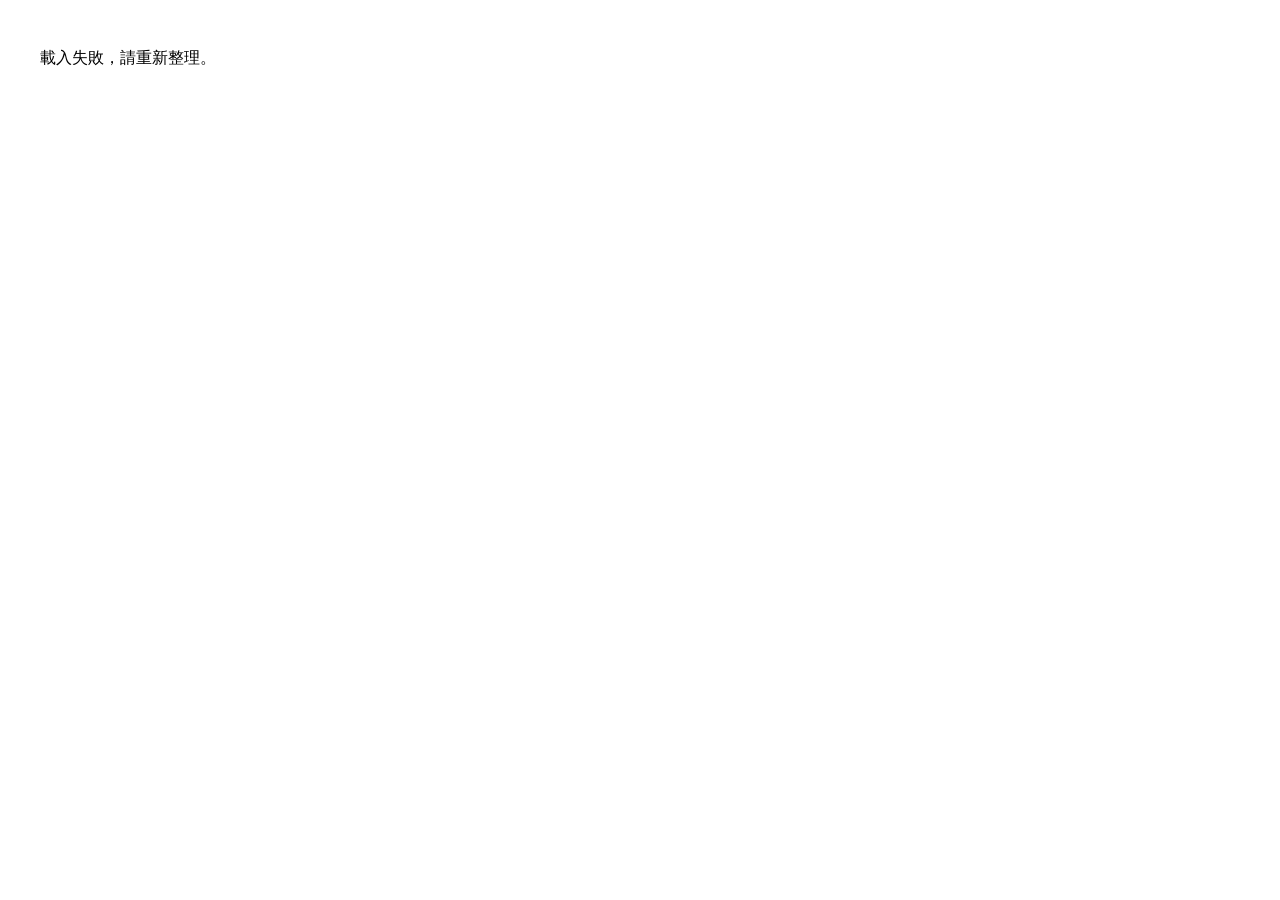
==== itinerary.html @ 4c81cc1e "Add itinerary loader" ====
<!doctype html><html lang="zh-Hant"><head><meta charset="utf-8"><meta name="viewport" content="width=device-width,initial-scale=1"><title>海南島家庭旅行冊</title></head><body><p style="font-family:system-ui;padding:2rem">載入旅行冊中…</p><script>
(async()=>{
  const files = ['itinerary.part1.txt', 'itinerary.part2.txt', 'itinerary.part3.txt', 'itinerary.part4.txt'];
  const parts = await Promise.all(files.map(f=>fetch(f).then(r=>{if(!r.ok) throw new Error(f); return r.text()})));
  document.open(); document.write(parts.join('')); document.close();
})().catch(()=>{document.body.innerHTML='<p style="font-family:system-ui;padding:2rem">載入失敗，請重新整理。</p>'});
</script></body></html>
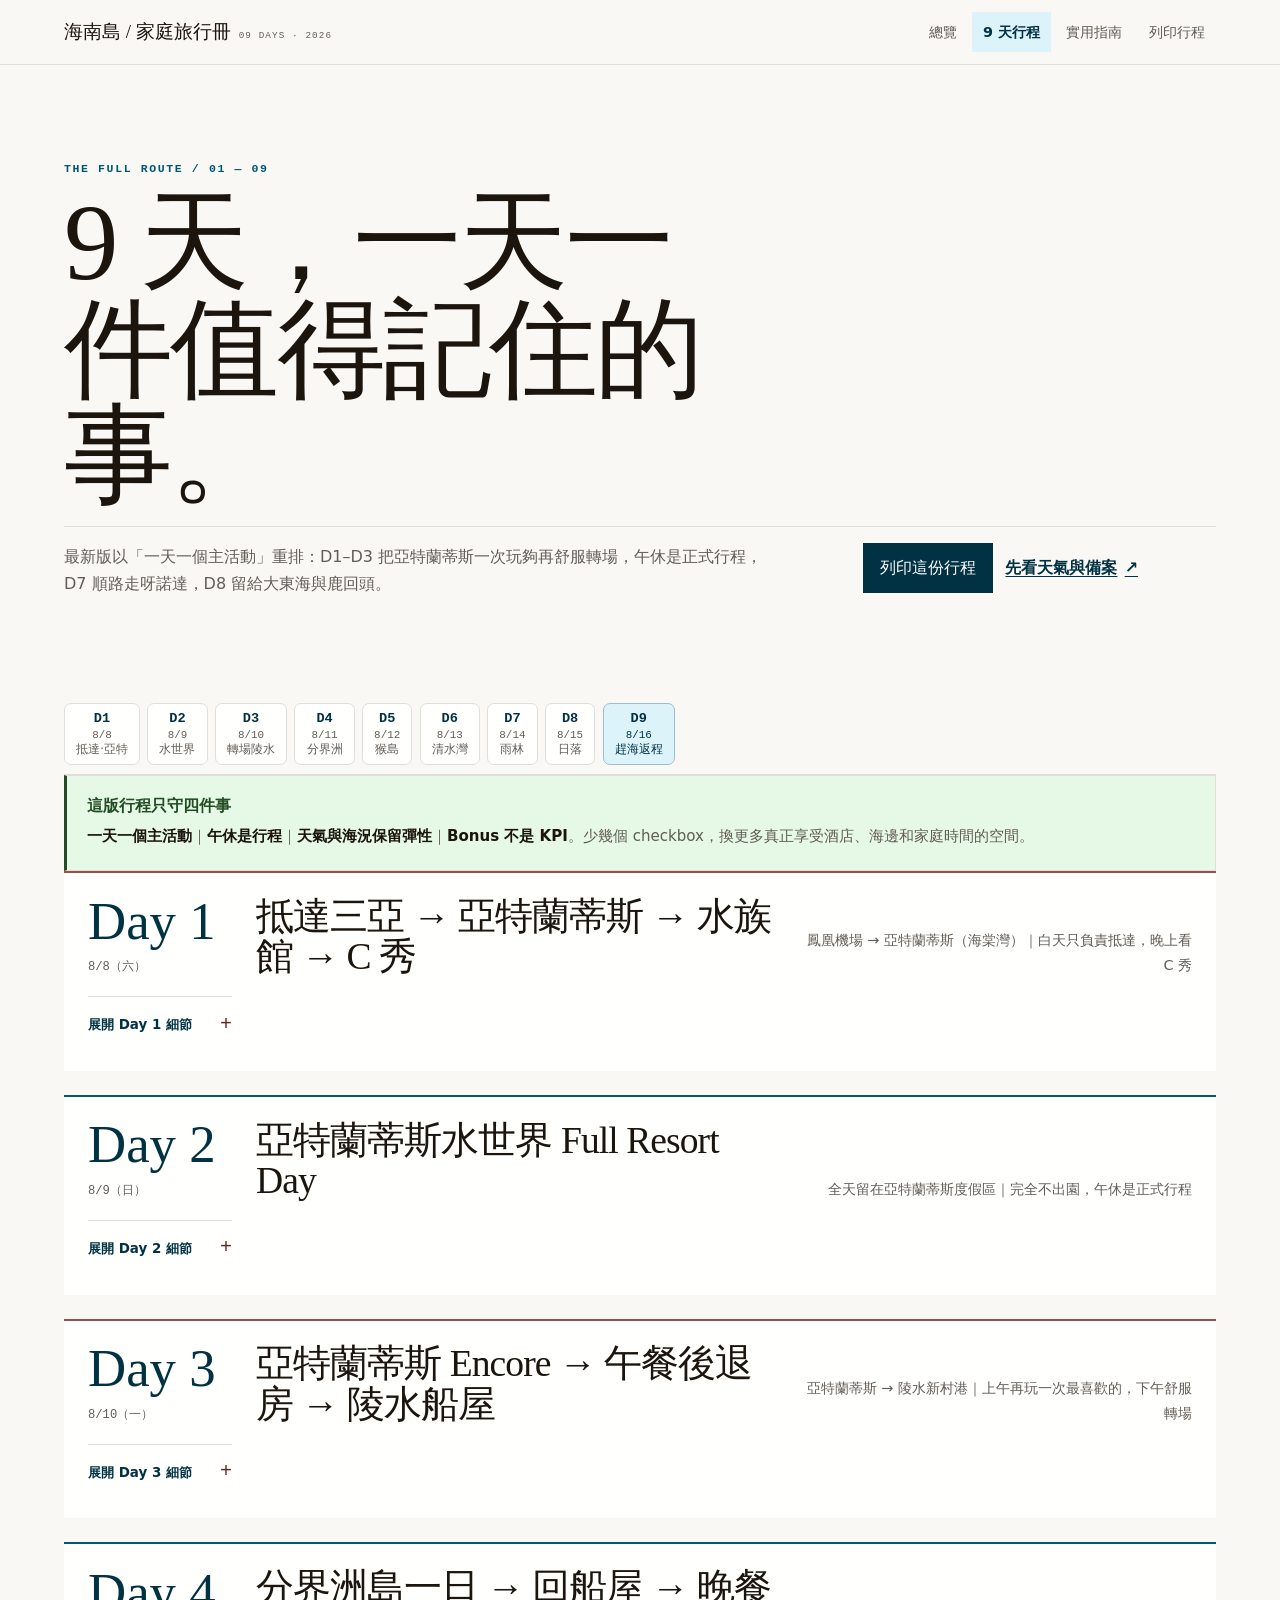
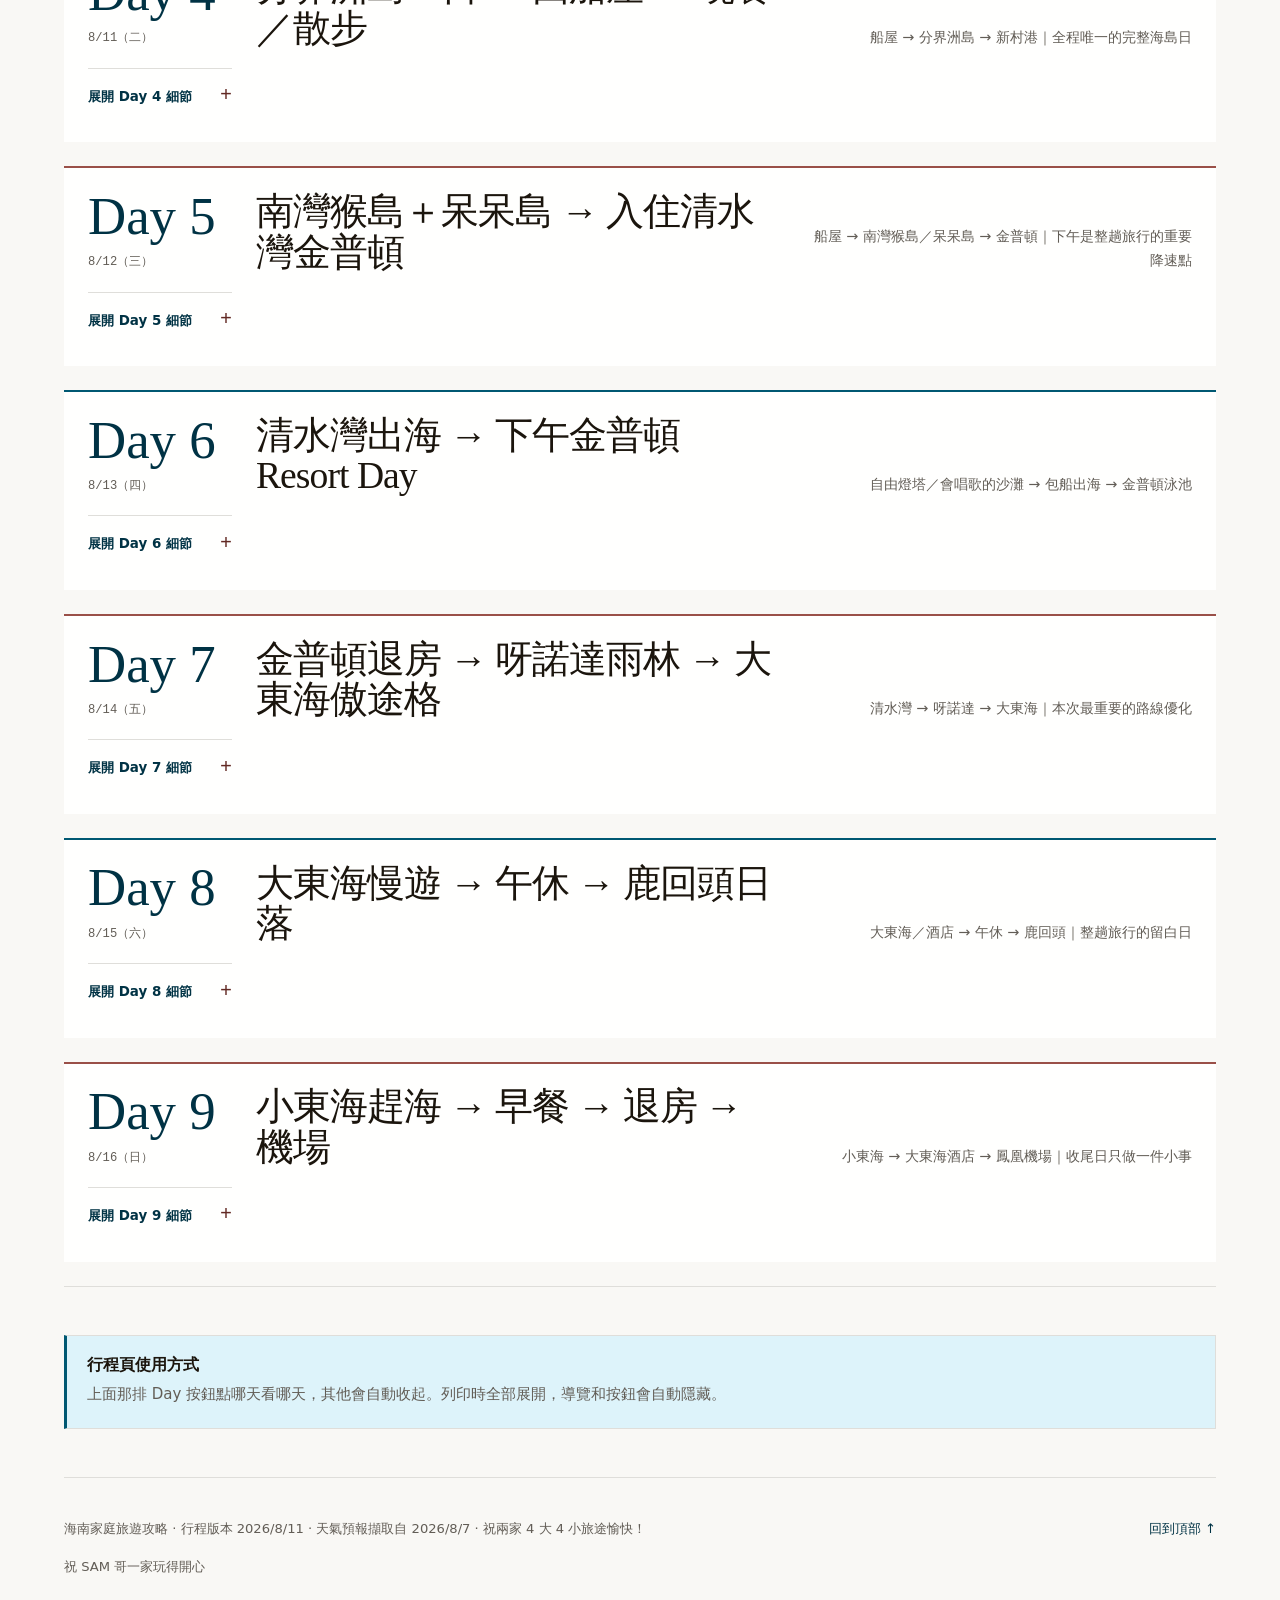
==== commit ac4e71e2: "Fix broken deploy and optimize the itinerary and site The site was being shipped as seven base64 chu" ====
--- a/itinerary.html
+++ b/itinerary.html
@@ -1,7 +1,387 @@
-<!doctype html><html lang="zh-Hant"><head><meta charset="utf-8"><meta name="viewport" content="width=device-width,initial-scale=1"><title>海南島家庭旅行冊</title></head><body><p style="font-family:system-ui;padding:2rem">載入旅行冊中…</p><script>
-(async()=>{
-  const files = ['itinerary.part1.txt', 'itinerary.part2.txt', 'itinerary.part3.txt', 'itinerary.part4.txt'];
-  const parts = await Promise.all(files.map(f=>fetch(f).then(r=>{if(!r.ok) throw new Error(f); return r.text()})));
-  document.open(); document.write(parts.join('')); document.close();
-})().catch(()=>{document.body.innerHTML='<p style="font-family:system-ui;padding:2rem">載入失敗，請重新整理。</p>'});
-</script></body></html>+<!DOCTYPE html>
+
+<html lang="zh-Hant">
+<head>
+<meta charset="utf-8"/>
+<meta content="width=device-width, initial-scale=1" name="viewport"/>
+<title>9 天優化行程｜海南島家庭旅行冊</title>
+<meta content="海南島 9 天 8 晚逐日行程：每天的建議節奏、主活動、餐飲與住宿，一天一個主角。" name="description"/>
+<meta content="#1d3a5c" name="theme-color"/>
+<meta content="telephone=no" name="format-detection"/>
+<link href="data:image/svg+xml,%3Csvg xmlns='http://www.w3.org/2000/svg' viewBox='0 0 32 32'%3E%3Crect width='32' height='32' fill='%231d3a5c'/%3E%3Cpath d='M2 21c3.5 0 3.5-3 7-3s3.5 3 7 3 3.5-3 7-3 3.5 3 7 3' stroke='%23f2d9a8' stroke-width='2.4' fill='none' stroke-linecap='round'/%3E%3Cpath d='M2 27c3.5 0 3.5-3 7-3s3.5 3 7 3 3.5-3 7-3 3.5 3 7 3' stroke='%237fb0d4' stroke-width='2.4' fill='none' stroke-linecap='round'/%3E%3Ccircle cx='23' cy='9' r='4.5' fill='%23f2d9a8'/%3E%3C/svg%3E" rel="icon" type="image/svg+xml"/>
+<meta content="website" property="og:type"/>
+<meta content="9 天優化行程｜海南島家庭旅行冊" property="og:title"/>
+<meta content="海南島 9 天 8 晚逐日行程：每天的建議節奏、主活動、餐飲與住宿，一天一個主角。" property="og:description"/>
+<meta content="海南島家庭旅行冊" property="og:site_name"/>
+<meta content="zh_Hant" property="og:locale"/>
+<meta content="summary" name="twitter:card"/>
+<link href="styles.css" rel="stylesheet"/>
+<script>document.documentElement.dataset.js="1"</script>
+</head>
+<body data-page="itinerary">
+<a class="skip-link" data-od-id="skip-link" href="#main-content">跳到主要內容</a>
+<header class="site-header" data-od-id="site-header">
+<div class="site-header__inner">
+<a class="wordmark" data-od-id="site-wordmark" href="index.html">
+        海南島 / 家庭旅行冊 <small>09 days · 2026</small>
+</a>
+<button aria-controls="site-nav" aria-expanded="false" class="menu-toggle" data-menu-toggle="" data-od-id="menu-toggle" type="button">開啟目錄</button>
+<nav aria-label="主要導覽" class="site-nav" data-od-id="site-nav" hidden="" id="site-nav">
+<a data-nav-link="" data-od-id="nav-home" href="index.html">總覽</a>
+<a aria-current="page" data-nav-link="" data-od-id="nav-itinerary" href="itinerary.html">9 天行程</a>
+<a data-nav-link="" data-od-id="nav-practical" href="practical-guide.html">實用指南</a>
+<a data-od-id="nav-print" href="#print">列印行程</a>
+</nav>
+</div>
+</header>
+<main id="main-content">
+<section class="page-intro shell" data-od-id="itinerary-intro" id="print">
+<p class="eyebrow eyebrow--sea">The full route / 01 — 09</p>
+<h1 data-od-id="itinerary-title">9 天，一天一件值得記住的事。</h1>
+<div class="page-intro__line">
+<p>最新版以「一天一個主活動」重排：D1–D3 把亞特蘭蒂斯一次玩夠再舒服轉場，午休是正式行程，D7 順路走呀諾達，D8 留給大東海與鹿回頭。</p>
+<div class="button-row">
+<button class="button" data-od-id="print-itinerary" data-print="" type="button">列印這份行程</button>
+<a class="text-link" data-od-id="itinerary-to-guide" href="practical-guide.html#weather">先看天氣與備案</a>
+</div>
+</div>
+</section>
+<nav aria-label="每日行程快速跳轉" class="day-nav" data-day-nav="">
+<a class="day-nav__link" data-anchor-link="" data-date="2026-08-08" href="#day-1"><span class="day-nav__num">D1</span><span class="day-nav__date">8/8</span><span class="day-nav__label">抵達·亞特</span></a>
+<a class="day-nav__link" data-anchor-link="" data-date="2026-08-09" href="#day-2"><span class="day-nav__num">D2</span><span class="day-nav__date">8/9</span><span class="day-nav__label">水世界</span></a>
+<a class="day-nav__link" data-anchor-link="" data-date="2026-08-10" href="#day-3"><span class="day-nav__num">D3</span><span class="day-nav__date">8/10</span><span class="day-nav__label">轉場陵水</span></a>
+<a class="day-nav__link" data-anchor-link="" data-date="2026-08-11" href="#day-4"><span class="day-nav__num">D4</span><span class="day-nav__date">8/11</span><span class="day-nav__label">分界洲</span></a>
+<a class="day-nav__link" data-anchor-link="" data-date="2026-08-12" href="#day-5"><span class="day-nav__num">D5</span><span class="day-nav__date">8/12</span><span class="day-nav__label">猴島</span></a>
+<a class="day-nav__link" data-anchor-link="" data-date="2026-08-13" href="#day-6"><span class="day-nav__num">D6</span><span class="day-nav__date">8/13</span><span class="day-nav__label">清水灣</span></a>
+<a class="day-nav__link" data-anchor-link="" data-date="2026-08-14" href="#day-7"><span class="day-nav__num">D7</span><span class="day-nav__date">8/14</span><span class="day-nav__label">雨林</span></a>
+<a class="day-nav__link" data-anchor-link="" data-date="2026-08-15" href="#day-8"><span class="day-nav__num">D8</span><span class="day-nav__date">8/15</span><span class="day-nav__label">日落</span></a>
+<a class="day-nav__link" data-anchor-link="" data-date="2026-08-16" href="#day-9"><span class="day-nav__num">D9</span><span class="day-nav__date">8/16</span><span class="day-nav__label">趕海返程</span></a>
+</nav><section class="shell" data-od-id="trip-principles">
+<div class="callout callout--verify">
+<h4>這版行程只守四件事</h4>
+<p><strong>一天一個主活動</strong>｜<strong>午休是行程</strong>｜<strong>天氣與海況保留彈性</strong>｜<strong>Bonus 不是 KPI</strong>。少幾個 checkbox，換更多真正享受酒店、海邊和家庭時間的空間。</p>
+</div>
+</section>
+<div class="shell">
+<article class="day-card" data-date="2026-08-08" data-default-open="false" data-disclosure="" data-od-id="day-1" data-section="" id="day-1">
+<div class="day-card__header">
+<div class="day-card__topline"><span class="day-card__number">Day 1</span><span class="day-card__date">8/8（六）</span></div>
+<h2 class="day-card__title" data-od-id="day-1-heading">抵達三亞 → 亞特蘭蒂斯 → 水族館 → C 秀</h2>
+<p class="day-card__route">鳳凰機場 → 亞特蘭蒂斯（海棠灣）｜白天只負責抵達，晚上看 C 秀</p>
+<div><button aria-controls="day-1-body" aria-expanded="true" class="disclosure__trigger" data-disclosure-trigger="" data-od-id="day-1-toggle" type="button">收合 Day 1 細節</button></div>
+</div>
+<div class="day-card__body" data-disclosure-panel="" data-od-id="day-1-body" id="day-1-body">
+<div class="route-bar" data-od-id="day-1-route"><span class="r-item">鳳凰機場</span><span class="dot"></span><span class="r-item">亞特蘭蒂斯</span><span class="dot"></span><span class="r-item">失落的空間水族館</span><span class="dot"></span><span class="r-item">酒店晚餐</span><span class="dot"></span><span class="r-item">C 秀</span></div>
+<div class="timeline" data-od-id="day-1-timeline"><div class="timeline__title">建議節奏</div><div class="timeline__item"><span class="timeline__time">14:00 左右</span><span>抵達三亞、取車</span></div><div class="timeline__item"><span class="timeline__time">約 15:00</span><span>入住／寄存行李</span></div><div class="timeline__item"><span class="timeline__time">下午</span><span>失落的空間水族館</span></div><div class="timeline__item"><span class="timeline__time">18:00 左右</span><span>酒店晚餐</span></div><div class="timeline__item"><span class="timeline__time">晚上</span><span>C 秀（訂票時就選這一晚）</span></div></div>
+<div class="spot-list">
+<article class="spot" data-od-id="day-1-arrive-01">
+<div class="spot__head">
+<div class="spot__mark">01<br/>ARRIVE</div>
+<div><h3 class="spot__name">抵達＋取車</h3><div class="spot__facts"><span>先把人和行李安頓好</span></div></div>
+</div>
+<p class="spot__desc">第一天不追景點。完成取車後直接前往亞特蘭蒂斯，Check-in 未完成也可先寄存行李。</p>
+<p class="spot__tip"><strong>提示</strong>：把精神留給接下來兩整天的亞特蘭蒂斯。</p>
+</article>
+<article class="spot" data-od-id="day-1-sea-02">
+<div class="spot__head">
+<div class="spot__mark">02<br/>SEA</div>
+<div><h3 class="spot__name">失落的空間水族館</h3><div class="spot__facts"><span>下午主活動</span></div></div>
+</div>
+<p class="spot__desc">到酒店後只安排水族館，慢慢看、慢慢逛，不再加免稅城、市區或額外海灘活動。</p>
+<p class="spot__tip"><strong>提示</strong>：孩子若累了就提早回房，今天的成功標準是「舒服抵達」。</p>
+</article>
+<article class="spot" data-od-id="day-1-show-03">
+<div class="spot__head">
+<div class="spot__mark">03<br/>SHOW</div>
+<div><h3 class="spot__name">C 秀</h3><div class="spot__facts"><span>晚上主活動</span></div></div>
+</div>
+<p class="spot__desc">C 秀放在第一晚：白天只有水族館，體力還在，看完就直接回房睡覺，也把 D2、D3 的白天完整留給水世界。</p>
+<p class="spot__tip"><strong>提示</strong>：訂票時就選 8/8 這一晚。如果班機延誤或孩子撐不住，改訂 8/9 晚上是唯一備案——不要拖到 D3，那天要退房轉場。</p>
+</article></div>
+<div class="meal-block" data-od-id="day-1-meals"><div class="meal-block__label">餐飲安排 · 01</div><p>晚餐：酒店內解決最省力，並且要趕得上 C 秀開演。重點不是吃遍餐廳，而是讓全家在第一晚順利落地、洗澡、睡好。</p></div>
+<div class="hotel-block" data-od-id="day-1-hotel"><div class="hotel-block__label">住宿 · 01</div><p>三亞·亞特蘭蒂斯酒店｜連住 2 晚（8/10 中午退房）。</p></div>
+<div class="callout callout--verify" data-od-id="day-1-principle"><h4>今天不加</h4><p>免稅城、額外市區、額外海灘活動全部先放掉。白天只負責進入度假模式，晚上把 C 秀一次解決。</p></div>
+</div>
+</article>
+<article class="day-card" data-date="2026-08-09" data-default-open="false" data-disclosure="" data-od-id="day-2" data-section="" id="day-2">
+<div class="day-card__header">
+<div class="day-card__topline"><span class="day-card__number">Day 2</span><span class="day-card__date">8/9（日）</span></div>
+<h2 class="day-card__title" data-od-id="day-2-heading">亞特蘭蒂斯水世界 Full Resort Day</h2>
+<p class="day-card__route">全天留在亞特蘭蒂斯度假區｜完全不出園，午休是正式行程</p>
+<div><button aria-controls="day-2-body" aria-expanded="true" class="disclosure__trigger" data-disclosure-trigger="" data-od-id="day-2-toggle" type="button">收合 Day 2 細節</button></div>
+</div>
+<div class="day-card__body" data-disclosure-panel="" data-od-id="day-2-body" id="day-2-body">
+<div class="route-bar" data-od-id="day-2-route"><span class="r-item">酒店</span><span class="dot"></span><span class="r-item">水世界</span><span class="dot"></span><span class="r-item">午休</span><span class="dot"></span><span class="r-item">海豚／海獅</span><span class="dot"></span><span class="r-item">泳池／沙灘</span></div>
+<div class="timeline" data-od-id="day-2-timeline"><div class="timeline__title">建議節奏</div><div class="timeline__item"><span class="timeline__time">09:30–10:00</span><span>盡量一開園就進水世界</span></div><div class="timeline__item"><span class="timeline__time">約 12:00</span><span>午餐</span></div><div class="timeline__item"><span class="timeline__time">13:00–15:00</span><span>回房午休（正式行程，不是空白）</span></div><div class="timeline__item"><span class="timeline__time">下午</span><span>海豚／海獅互動，依孩子精神決定活動量</span></div><div class="timeline__item"><span class="timeline__time">傍晚</span><span>泳池、沙灘或再刷一次水世界，想做哪個就做哪個</span></div><div class="timeline__item"><span class="timeline__time">晚上</span><span>酒店晚餐，早點睡（明天還有半天可以玩）</span></div></div>
+<div class="spot-list">
+<article class="spot" data-od-id="day-2-water-03">
+<div class="spot__head">
+<div class="spot__mark">04<br/>WATER</div>
+<div><h3 class="spot__name">亞特蘭蒂斯水世界</h3><div class="spot__facts"><span>今天的主角</span></div></div>
+</div>
+<p class="spot__desc">上午集中玩水，先玩全家最想玩的設施，不以「把每個項目玩完」為目標——明天上午還會再來一次。</p>
+<p class="spot__tip"><strong>提示</strong>：開園前後入場，通常比中午才進去舒服。住客可無限次入園，玩累了隨時回房。</p>
+</article>
+<article class="spot" data-od-id="day-2-pause-05">
+<div class="spot__head">
+<div class="spot__mark">05<br/>PAUSE</div>
+<div><h3 class="spot__name">午餐＋午休</h3><div class="spot__facts"><span>必要行程</span></div></div>
+</div>
+<p class="spot__desc">中午回房沖澡、吃飯、休息。這一段不是空白，而是確保下午和晚上的情緒品質。</p>
+<p class="spot__tip"><strong>提示</strong>：如果孩子已經很累，下午互動活動可以縮短。</p>
+</article>
+<article class="spot" data-od-id="day-2-animal-06">
+<div class="spot__head">
+<div class="spot__mark">06<br/>ANIMAL</div>
+<div><h3 class="spot__name">海豚／海獅互動＋自由時段</h3><div class="spot__facts"><span>午休後不再趕場</span></div></div>
+</div>
+<p class="spot__desc">互動活動放在午休後。結束後不安排任何固定項目：泳池、沙灘、再刷一次水世界，或就待在房間，都算完成今天。</p>
+<p class="spot__tip"><strong>提示</strong>：C 秀昨晚已經看完，今天晚上是真正的空檔，別再往裡面塞東西。</p>
+</article></div>
+<div class="meal-block" data-od-id="day-2-meals"><div class="meal-block__label">餐飲安排 · 02</div><p>早餐與晚餐留在酒店；午餐以方便、快、能回房休息為優先。想吃奧西亞諾海底餐廳或 Bread Street Kitchen，今晚是最從容的一晚。</p></div>
+<div class="hotel-block" data-od-id="day-2-hotel"><div class="hotel-block__label">住宿 · 02</div><p>三亞·亞特蘭蒂斯酒店｜第 2 晚（明天中午退房）。</p></div>
+<div class="callout callout--verify" data-od-id="day-2-principle"><h4>今天的關鍵</h4><p>一整天不出園。午休視為必要行程，不是可有可無。</p></div>
+</div>
+</article>
+<article class="day-card" data-date="2026-08-10" data-default-open="false" data-disclosure="" data-od-id="day-3" data-section="" id="day-3">
+<div class="day-card__header">
+<div class="day-card__topline"><span class="day-card__number">Day 3</span><span class="day-card__date">8/10（一）</span></div>
+<h2 class="day-card__title" data-od-id="day-3-heading">亞特蘭蒂斯 Encore → 午餐後退房 → 陵水船屋</h2>
+<p class="day-card__route">亞特蘭蒂斯 → 陵水新村港｜上午再玩一次最喜歡的，下午舒服轉場</p>
+<div><button aria-controls="day-3-body" aria-expanded="true" class="disclosure__trigger" data-disclosure-trigger="" data-od-id="day-3-toggle" type="button">收合 Day 3 細節</button></div>
+</div>
+<div class="day-card__body" data-disclosure-panel="" data-od-id="day-3-body" id="day-3-body">
+<div class="route-bar" data-od-id="day-3-route"><span class="r-item">水世界 Encore</span><span class="dot"></span><span class="r-item">午餐＋退房</span><span class="dot"></span><span class="r-item">開往陵水</span><span class="dot"></span><span class="r-item">陵水船屋</span><span class="dot"></span><span class="r-item">新村港漁排</span></div>
+<div class="timeline" data-od-id="day-3-timeline"><div class="timeline__title">建議節奏</div><div class="timeline__item"><span class="timeline__time">早上</span><span>睡到自然醒、酒店早餐，行李先收好</span></div><div class="timeline__item"><span class="timeline__time">09:30–11:30</span><span>水世界或水族館 Encore：只玩最喜歡的那幾樣</span></div><div class="timeline__item"><span class="timeline__time">12:00</span><span>午餐，順便沖澡換衣服</span></div><div class="timeline__item"><span class="timeline__time">13:00</span><span>退房、取車出發（車程約 1 小時）</span></div><div class="timeline__item"><span class="timeline__time">14:30–15:00</span><span>入住陵水船屋，下午在民宿附近晃晃</span></div><div class="timeline__item"><span class="timeline__time">晚上</span><span>新村港漁排晚餐</span></div></div>
+<div class="spot-list">
+<article class="spot" data-od-id="day-3-encore-07">
+<div class="spot__head">
+<div class="spot__mark">07<br/>ENCORE</div>
+<div><h3 class="spot__name">亞特蘭蒂斯 Encore</h3><div class="spot__facts"><span>上午主活動</span></div></div>
+</div>
+<p class="spot__desc">住客可以無限次入園，所以最後一個上午不排新東西——回去玩前兩天全家最喜歡的那一兩樣，玩完就走，沒有遺憾。</p>
+<p class="spot__tip"><strong>提示</strong>：早上先把行李打包好、寄放在櫃檯，玩完直接沖澡吃飯上車，不用再上樓折返。</p>
+</article>
+<article class="spot" data-od-id="day-3-stay-08">
+<div class="spot__head">
+<div class="spot__mark">08<br/>STAY</div>
+<div><h3 class="spot__name">陵水船屋＋新村港</h3><div class="spot__facts"><span>下午轉場</span></div></div>
+</div>
+<p class="spot__desc">下午 3 點前就入住，比原本傍晚才到多出半個下午。晚上在漁排吃海鮮，不安排第二個正式景點。</p>
+<p class="spot__tip"><strong>提示</strong>：早點到的好處是天還亮著——先熟悉船屋環境與上下船動線，帶小孩會安心很多。</p>
+</article></div>
+<div class="meal-block" data-od-id="day-3-meals"><div class="meal-block__label">餐飲安排 · 03</div><p>午餐：亞特蘭蒂斯園區內解決，吃完直接退房。晚餐：新村港漁排海鮮。</p></div>
+<div class="hotel-block" data-od-id="day-3-hotel"><div class="hotel-block__label">住宿 · 03</div><p>暮嶼嵐·蜈家故事船屋民宿｜連住 2 晚。</p></div>
+<div class="callout callout--verify" data-od-id="day-3-principle"><h4>為什麼不排蜈支洲島</h4><p>原本 D3 是「07:30 退房 → 蜈支洲一整天 → 傍晚才到船屋」，等於在兩個海島日（D3、D4）之間完全沒有喘息，還要拖著行李轉場。改成 Encore 之後：亞特蘭蒂斯玩得更徹底、轉場更輕鬆，D4 分界洲也才有體力好好玩。</p></div>
+</div>
+</article>
+<article class="day-card" data-date="2026-08-11" data-default-open="false" data-disclosure="" data-od-id="day-4" data-section="" id="day-4">
+<div class="day-card__header">
+<div class="day-card__topline"><span class="day-card__number">Day 4</span><span class="day-card__date">8/11（二）</span></div>
+<h2 class="day-card__title" data-od-id="day-4-heading">分界洲島一日 → 回船屋 → 晚餐／散步</h2>
+<p class="day-card__route">船屋 → 分界洲島 → 新村港｜全程唯一的完整海島日</p>
+<div><button aria-controls="day-4-body" aria-expanded="true" class="disclosure__trigger" data-disclosure-trigger="" data-od-id="day-4-toggle" type="button">收合 Day 4 細節</button></div>
+</div>
+<div class="day-card__body" data-disclosure-panel="" data-od-id="day-4-body" id="day-4-body">
+<div class="route-bar" data-od-id="day-4-route"><span class="r-item">船屋</span><span class="dot"></span><span class="r-item">分界洲島</span><span class="dot"></span><span class="r-item">回船屋</span><span class="dot"></span><span class="r-item">新村港晚餐／夜市</span></div>
+<div class="timeline" data-od-id="day-4-timeline"><div class="timeline__title">建議節奏</div><div class="timeline__item"><span class="timeline__time">08:30</span><span>抵達分界洲</span></div><div class="timeline__item"><span class="timeline__time">09:00–15:30</span><span>島上活動</span></div><div class="timeline__item"><span class="timeline__time">16:00 左右</span><span>離島</span></div><div class="timeline__item"><span class="timeline__time">17:00</span><span>回船屋洗澡休息</span></div><div class="timeline__item"><span class="timeline__time">18:30</span><span>新村港吃飯／夜市</span></div></div>
+<div class="spot-list">
+<article class="spot" data-od-id="day-4-island-09">
+<div class="spot__head">
+<div class="spot__mark">09<br/>ISLAND</div>
+<div><h3 class="spot__name">分界洲島</h3><div class="spot__facts"><span>今天的主角</span></div></div>
+</div>
+<p class="spot__desc">推薦順序：魔鬼魚 → 海洋劇場 → 觀光車 → 午餐 → 沙灘／浮潛。偏海洋動物、觀光與慢海島，強度比水世界低，很適合放在轉場日的隔天。</p>
+<p class="spot__tip"><strong>提示</strong>：這是全程唯一的海島日，前一天已經好好休息過，今天可以放心玩滿。</p>
+</article>
+<article class="spot" data-od-id="day-4-bonus-10">
+<div class="spot__head">
+<div class="spot__mark">10<br/>BONUS</div>
+<div><h3 class="spot__name">趕海</h3><div class="spot__facts"><span>Bonus，不是 KPI</span></div></div>
+</div>
+<p class="spot__desc">若天氣、潮汐、體力都剛好，可在傍晚安排 30–60 分鐘。任何一項不理想就直接取消。</p>
+<p class="spot__tip"><strong>提示</strong>：趕海不需要為了「排進去」而犧牲洗澡、晚餐和睡眠。</p>
+</article></div>
+<div class="meal-block" data-od-id="day-4-meals"><div class="meal-block__label">餐飲安排 · 04</div><p>午餐：島上簡單吃。晚餐：新村港／夜市，回到陸地後慢慢吃。</p></div>
+<div class="hotel-block" data-od-id="day-4-hotel"><div class="hotel-block__label">住宿 · 04</div><p>暮嶼嵐·蜈家故事船屋民宿｜第 2 晚。</p></div>
+<div class="callout callout--verify" data-od-id="day-4-principle"><h4>夜釣已刪除</h4><p>不把夜釣列為正式行程。全家狀態很好、天氣又合適時，才臨時問船家是否有短程體驗。</p></div>
+</div>
+</article>
+<article class="day-card" data-date="2026-08-12" data-default-open="false" data-disclosure="" data-od-id="day-5" data-section="" id="day-5">
+<div class="day-card__header">
+<div class="day-card__topline"><span class="day-card__number">Day 5</span><span class="day-card__date">8/12（三）</span></div>
+<h2 class="day-card__title" data-od-id="day-5-heading">南灣猴島＋呆呆島 → 入住清水灣金普頓</h2>
+<p class="day-card__route">船屋 → 南灣猴島／呆呆島 → 金普頓｜下午是整趟旅行的重要降速點</p>
+<div><button aria-controls="day-5-body" aria-expanded="true" class="disclosure__trigger" data-disclosure-trigger="" data-od-id="day-5-toggle" type="button">收合 Day 5 細節</button></div>
+</div>
+<div class="day-card__body" data-disclosure-panel="" data-od-id="day-5-body" id="day-5-body">
+<div class="route-bar" data-od-id="day-5-route"><span class="r-item">船屋</span><span class="dot"></span><span class="r-item">猴島＋呆呆島</span><span class="dot"></span><span class="r-item">新村港午餐</span><span class="dot"></span><span class="r-item">金普頓</span><span class="dot"></span><span class="r-item">Resort time</span></div>
+<div class="timeline" data-od-id="day-5-timeline"><div class="timeline__title">建議節奏</div><div class="timeline__item"><span class="timeline__time">08:30</span><span>船屋退房</span></div><div class="timeline__item"><span class="timeline__time">09:00–12:30</span><span>南灣猴島＋呆呆島</span></div><div class="timeline__item"><span class="timeline__time">12:30</span><span>新村港午餐</span></div><div class="timeline__item"><span class="timeline__time">14:00–15:00</span><span>前往金普頓</span></div><div class="timeline__item"><span class="timeline__time">下午到晚上</span><span>泳池／兒童俱樂部／沙灘／房間休息</span></div></div>
+<div class="spot-list">
+<article class="spot" data-od-id="day-5-monkey-11">
+<div class="spot__head">
+<div class="spot__mark">11<br/>MONKEY</div>
+<div><h3 class="spot__name">南灣猴島＋呆呆島</h3><div class="spot__facts"><span>上午主活動</span></div></div>
+</div>
+<p class="spot__desc">優先保留跨海纜車與呆呆島。猴島內部不用耗太久，看到孩子開始疲倦就準備收尾。</p>
+<p class="spot__tip"><strong>提示</strong>：今天的目標不是把每個加購項目都解鎖。</p>
+</article>
+<article class="spot" data-od-id="day-5-resort-12">
+<div class="spot__head">
+<div class="spot__mark">12<br/>RESORT</div>
+<div><h3 class="spot__name">金普頓下午</h3><div class="spot__facts"><span>正式降速</span></div></div>
+</div>
+<p class="spot__desc">Check-in 後不再排正式景點。泳池、兒童俱樂部、沙灘、房間休息，想做哪個就做哪個。</p>
+<p class="spot__tip"><strong>提示</strong>：這個下午是為 D6 出海與後半段旅程補充體力。</p>
+</article></div>
+<div class="meal-block" data-od-id="day-5-meals"><div class="meal-block__label">餐飲安排 · 05</div><p>12:30 新村港午餐；晚餐留在酒店內或附近。</p></div>
+<div class="hotel-block" data-od-id="day-5-hotel"><div class="hotel-block__label">住宿 · 05</div><p>海南清水灣金普頓酒店｜連住 2 晚。</p></div>
+<div class="callout callout--verify" data-od-id="day-5-principle"><h4>今天不塞</h4><p>陸龜農場、港灣遊等加碼不再列為必做。把空白真正還給酒店。</p></div>
+</div>
+</article>
+<article class="day-card" data-date="2026-08-13" data-default-open="false" data-disclosure="" data-od-id="day-6" data-section="" id="day-6">
+<div class="day-card__header">
+<div class="day-card__topline"><span class="day-card__number">Day 6</span><span class="day-card__date">8/13（四）</span></div>
+<h2 class="day-card__title" data-od-id="day-6-heading">清水灣出海 → 下午金普頓 Resort Day</h2>
+<p class="day-card__route">自由燈塔／會唱歌的沙灘 → 包船出海 → 金普頓泳池</p>
+<div><button aria-controls="day-6-body" aria-expanded="true" class="disclosure__trigger" data-disclosure-trigger="" data-od-id="day-6-toggle" type="button">收合 Day 6 細節</button></div>
+</div>
+<div class="day-card__body" data-disclosure-panel="" data-od-id="day-6-body" id="day-6-body">
+<div class="route-bar" data-od-id="day-6-route"><span class="r-item">自由燈塔</span><span class="dot"></span><span class="r-item">會唱歌的沙灘</span><span class="dot"></span><span class="r-item">包船出海</span><span class="dot"></span><span class="r-item">金普頓</span></div>
+<div class="timeline" data-od-id="day-6-timeline"><div class="timeline__title">建議節奏</div><div class="timeline__item"><span class="timeline__time">07:00</span><span>自由燈塔＋會唱歌的沙灘，拍家庭照</span></div><div class="timeline__item"><span class="timeline__time">09:00–12:00</span><span>包船出海</span></div><div class="timeline__item"><span class="timeline__time">12:30</span><span>回金普頓午餐</span></div><div class="timeline__item"><span class="timeline__time">14:00–17:30</span><span>泳池／兒童俱樂部／午休</span></div><div class="timeline__item"><span class="timeline__time">晚上</span><span>酒店附近慢慢吃飯</span></div></div>
+<div class="spot-list">
+<article class="spot" data-od-id="day-6-boat-13">
+<div class="spot__head">
+<div class="spot__mark">13<br/>BOAT</div>
+<div><h3 class="spot__name">清水灣包船出海</h3><div class="spot__facts"><span>今天唯一高強度活動</span></div></div>
+</div>
+<p class="spot__desc">浮潛、海釣、玩水從中挑重點，不再疊第二套高強度活動。</p>
+<p class="spot__tip"><strong>提示</strong>：出海是否成行以當日海況與船家安全判斷為準。</p>
+</article>
+<article class="spot" data-od-id="day-6-resort-14">
+<div class="spot__head">
+<div class="spot__mark">14<br/>RESORT</div>
+<div><h3 class="spot__name">金普頓下午</h3><div class="spot__facts"><span>真正的 Resort 感</span></div></div>
+</div>
+<p class="spot__desc">中午回酒店後，把下午完整留給泳池、兒童俱樂部與午休。</p>
+<p class="spot__tip"><strong>提示</strong>：今天不是空下來，是刻意把旅程速度調低。</p>
+</article></div>
+<div class="meal-block" data-od-id="day-6-meals"><div class="meal-block__label">餐飲安排 · 06</div><p>午餐回金普頓；晚餐酒店內或附近，不為找名店再開一段車。</p></div>
+<div class="hotel-block" data-od-id="day-6-hotel"><div class="hotel-block__label">住宿 · 06</div><p>海南清水灣金普頓酒店｜第 2 晚。</p></div>
+<div class="callout callout--verify" data-od-id="day-6-principle"><h4>今天的標準</h4><p>出海玩得開心，下午還有力氣笑。這就夠了。</p></div>
+</div>
+</article>
+<article class="day-card" data-date="2026-08-14" data-default-open="false" data-disclosure="" data-od-id="day-7" data-section="" id="day-7">
+<div class="day-card__header">
+<div class="day-card__topline"><span class="day-card__number">Day 7</span><span class="day-card__date">8/14（五）</span></div>
+<h2 class="day-card__title" data-od-id="day-7-heading">金普頓退房 → 呀諾達雨林 → 大東海傲途格</h2>
+<p class="day-card__route">清水灣 → 呀諾達 → 大東海｜本次最重要的路線優化</p>
+<div><button aria-controls="day-7-body" aria-expanded="true" class="disclosure__trigger" data-disclosure-trigger="" data-od-id="day-7-toggle" type="button">收合 Day 7 細節</button></div>
+</div>
+<div class="day-card__body" data-disclosure-panel="" data-od-id="day-7-body" id="day-7-body">
+<div class="route-bar" data-od-id="day-7-route"><span class="r-item">金普頓</span><span class="dot"></span><span class="r-item">呀諾達雨林</span><span class="dot"></span><span class="r-item">大東海傲途格</span></div>
+<div class="timeline" data-od-id="day-7-timeline"><div class="timeline__title">建議節奏</div><div class="timeline__item"><span class="timeline__time">08:30</span><span>金普頓早餐＋退房</span></div><div class="timeline__item"><span class="timeline__time">09:30 左右</span><span>出發呀諾達</span></div><div class="timeline__item"><span class="timeline__time">10:30–15:00</span><span>呀諾達雨林</span></div><div class="timeline__item"><span class="timeline__time">15:00–16:00</span><span>離開景區</span></div><div class="timeline__item"><span class="timeline__time">約 17:00</span><span>入住大東海傲途格</span></div><div class="timeline__item"><span class="timeline__time">晚上</span><span>酒店／大東海附近吃飯</span></div></div>
+<div class="spot-list">
+<article class="spot" data-od-id="day-7-forest-15">
+<div class="spot__head">
+<div class="spot__mark">15<br/>FOREST</div>
+<div><h3 class="spot__name">呀諾達雨林</h3><div class="spot__facts"><span>轉場日主活動</span></div></div>
+</div>
+<p class="spot__desc">把呀諾達放到清水灣 → 大東海的移動路線中順手完成，避免 D8 再往回跑。</p>
+<p class="spot__tip"><strong>提示</strong>：主活動二選一：雨林徒步，或踏瀑戲水。不要徒步、滑索、踏瀑、拓展全部塞滿。</p>
+</article>
+<article class="spot" data-od-id="day-7-stay-16">
+<div class="spot__head">
+<div class="spot__mark">16<br/>STAY</div>
+<div><h3 class="spot__name">大東海傲途格</h3><div class="spot__facts"><span>傍晚只入住</span></div></div>
+</div>
+<p class="spot__desc">約 17:00 抵達酒店後，不再去鹿回頭。洗澡、吃飯、看海，讓轉場日乾淨收尾。</p>
+<p class="spot__tip"><strong>提示</strong>：鹿回頭留給 D8 的日落與藍調時刻。</p>
+</article></div>
+<div class="meal-block" data-od-id="day-7-meals"><div class="meal-block__label">餐飲安排 · 07</div><p>午餐在呀諾達附近／園區簡單解決；晚餐在酒店或大東海附近。</p></div>
+<div class="hotel-block" data-od-id="day-7-hotel"><div class="hotel-block__label">住宿 · 07</div><p>三亞綠發山海天酒店·傲途格精選｜連住 2 晚。</p></div>
+<div class="callout callout--verify" data-od-id="day-7-principle"><h4>路線優化</h4><p>D7 直接走「金普頓 → 呀諾達 → 大東海」，減少回頭路，也讓 D8 真正變成留白日。</p></div>
+</div>
+</article>
+<article class="day-card" data-date="2026-08-15" data-default-open="false" data-disclosure="" data-od-id="day-8" data-section="" id="day-8">
+<div class="day-card__header">
+<div class="day-card__topline"><span class="day-card__number">Day 8</span><span class="day-card__date">8/15（六）</span></div>
+<h2 class="day-card__title" data-od-id="day-8-heading">大東海慢遊 → 午休 → 鹿回頭日落</h2>
+<p class="day-card__route">大東海／酒店 → 午休 → 鹿回頭｜整趟旅行的留白日</p>
+<div><button aria-controls="day-8-body" aria-expanded="true" class="disclosure__trigger" data-disclosure-trigger="" data-od-id="day-8-toggle" type="button">收合 Day 8 細節</button></div>
+</div>
+<div class="day-card__body" data-disclosure-panel="" data-od-id="day-8-body" id="day-8-body">
+<div class="route-bar" data-od-id="day-8-route"><span class="r-item">慢早晨</span><span class="dot"></span><span class="r-item">大東海／酒店</span><span class="dot"></span><span class="r-item">午休</span><span class="dot"></span><span class="r-item">鹿回頭日落</span><span class="dot"></span><span class="r-item">海鮮晚餐</span></div>
+<div class="timeline" data-od-id="day-8-timeline"><div class="timeline__title">建議節奏</div><div class="timeline__item"><span class="timeline__time">早上</span><span>睡晚一點、酒店早餐</span></div><div class="timeline__item"><span class="timeline__time">10:00–12:00</span><span>四選一：大東海／酒店泳池／海邊散步／咖啡店</span></div><div class="timeline__item"><span class="timeline__time">12:30</span><span>午餐</span></div><div class="timeline__item"><span class="timeline__time">14:00–16:00</span><span>回酒店午休</span></div><div class="timeline__item"><span class="timeline__time">17:00</span><span>鹿回頭，看日落並留到藍調時刻</span></div><div class="timeline__item"><span class="timeline__time">19:30</span><span>海鮮晚餐</span></div></div>
+<div class="spot-list">
+<article class="spot" data-od-id="day-8-slow-17">
+<div class="spot__head">
+<div class="spot__mark">17<br/>SLOW</div>
+<div><h3 class="spot__name">大東海慢遊</h3><div class="spot__facts"><span>上午不設 KPI</span></div></div>
+</div>
+<p class="spot__desc">看全家狀態四選一：大東海、酒店泳池、海邊散步、咖啡店。只選一個就好。</p>
+<p class="spot__tip"><strong>提示</strong>：睡晚一點不是浪費，是這趟 9 天行程刻意保留的恢復時間。</p>
+</article>
+<article class="spot" data-od-id="day-8-sunset-18">
+<div class="spot__head">
+<div class="spot__mark">18<br/>SUNSET</div>
+<div><h3 class="spot__name">鹿回頭</h3><div class="spot__facts"><span>傍晚主活動</span></div></div>
+</div>
+<p class="spot__desc">17:00 左右出發看日落，日落後不要急著走，留一點時間給藍調時刻與城市夜景。</p>
+<p class="spot__tip"><strong>提示</strong>：下午有午休，傍晚才會是「享受」，不是「撐完」。</p>
+</article></div>
+<div class="meal-block" data-od-id="day-8-meals"><div class="meal-block__label">餐飲安排 · 08</div><p>12:30 午餐；19:30 海鮮晚餐。</p></div>
+<div class="hotel-block" data-od-id="day-8-hotel"><div class="hotel-block__label">住宿 · 08</div><p>三亞綠發山海天酒店·傲途格精選｜最後一晚。</p></div>
+<div class="callout callout--verify" data-od-id="day-8-principle"><h4>免稅城降級為 Optional</h4><p>只有真的想購物、天氣很差，或全家不想去海邊時才考慮。否則直接不去。</p></div>
+</div>
+</article>
+<article class="day-card" data-date="2026-08-16" data-default-open="false" data-disclosure="" data-od-id="day-9" data-section="" id="day-9">
+<div class="day-card__header">
+<div class="day-card__topline"><span class="day-card__number">Day 9</span><span class="day-card__date">8/16（日）</span></div>
+<h2 class="day-card__title" data-od-id="day-9-heading">小東海趕海 → 早餐 → 退房 → 機場</h2>
+<p class="day-card__route">小東海 → 大東海酒店 → 鳳凰機場｜收尾日只做一件小事</p>
+<div><button aria-controls="day-9-body" aria-expanded="true" class="disclosure__trigger" data-disclosure-trigger="" data-od-id="day-9-toggle" type="button">收合 Day 9 細節</button></div>
+</div>
+<div class="day-card__body" data-disclosure-panel="" data-od-id="day-9-body" id="day-9-body">
+<div class="route-bar" data-od-id="day-9-route"><span class="r-item">小東海趕海</span><span class="dot"></span><span class="r-item">酒店早餐</span><span class="dot"></span><span class="r-item">退房／早午餐</span><span class="dot"></span><span class="r-item">還車</span><span class="dot"></span><span class="r-item">鳳凰機場</span></div>
+<div class="timeline" data-od-id="day-9-timeline"><div class="timeline__title">建議節奏</div><div class="timeline__item"><span class="timeline__time">07:00–08:30</span><span>小東海趕海</span></div><div class="timeline__item"><span class="timeline__time">09:00</span><span>回酒店早餐</span></div><div class="timeline__item"><span class="timeline__time">10:30</span><span>洗澡、整理行李</span></div><div class="timeline__item"><span class="timeline__time">11:00–11:30</span><span>退房</span></div><div class="timeline__item"><span class="timeline__time">11:30 左右</span><span>早午餐</span></div><div class="timeline__item"><span class="timeline__time">之後</span><span>直接前往機場、還車、值機／安檢</span></div></div>
+<div class="spot-list">
+<article class="spot" data-od-id="day-9-tide-19">
+<div class="spot__head">
+<div class="spot__mark">19<br/>TIDE</div>
+<div><h3 class="spot__name">小東海趕海</h3><div class="spot__facts"><span>最後一個家庭記憶點</span></div></div>
+</div>
+<p class="spot__desc">清晨玩 60–90 分鐘就好，結束後回酒店洗澡吃早餐，不再加大東海晨泳。</p>
+<p class="spot__tip"><strong>提示</strong>：趕海以當日潮汐與安全為準，看到漲潮就提早收。</p>
+</article>
+<article class="spot" data-od-id="day-9-depart-20">
+<div class="spot__head">
+<div class="spot__mark">20<br/>DEPART</div>
+<div><h3 class="spot__name">退房＋返程</h3><div class="spot__facts"><span>不要把最後一天變成衝刺</span></div></div>
+</div>
+<p class="spot__desc">11:30 左右吃早午餐後直接前往機場。若航班約 15:00，建議 12:30–13:00 左右已到還車點。</p>
+<p class="spot__tip"><strong>提示</strong>：如有免稅品，額外預留提貨時間。</p>
+</article></div>
+<div class="meal-block" data-od-id="day-9-meals"><div class="meal-block__label">餐飲安排 · 09</div><p>早餐回酒店；11:30 左右早午餐；之後不再安排正式餐廳打卡。</p></div>
+<div class="hotel-block" data-od-id="day-9-hotel"><div class="hotel-block__label">住宿 · 09</div><p>今天返程。</p></div>
+<div class="callout callout--verify" data-od-id="day-9-principle"><h4>返程原則</h4><p>最後一天的緩衝，比多塞一個景點更值錢。</p></div>
+</div>
+</article>
+<section class="section section--tight" data-od-id="itinerary-notes" id="itinerary-notes">
+<div class="callout callout--sea">
+<h3 data-od-id="itinerary-notes-heading">行程頁使用方式</h3>
+<p>上面那排 Day 按鈕點哪天看哪天，其他會自動收起。列印時全部展開，導覽和按鈕會自動隱藏。</p>
+</div>
+</section>
+</div>
+</main>
+<footer class="footer shell" data-od-id="site-footer">
+<div class="footer__line">
+<p>海南家庭旅遊攻略 · 行程版本 2026/8/11 · 天氣預報擷取自 2026/8/7 · 祝兩家 4 大 4 小旅途愉快！</p>
+<a class="back-to-top" data-od-id="itinerary-back-to-top" href="#main-content">回到頂部 ↑</a>
+</div>
+<p style="margin-top:1rem">祝 SAM 哥一家玩得開心</p>
+</footer>
+<script src="site.js"></script>
+</body>
+</html>
--- a/styles.css
+++ b/styles.css
@@ -0,0 +1,411 @@
+:root{--bg:      oklch(98% 0.004 95);--surface: oklch(100% 0.002 95);--fg:      oklch(20% 0.018 70);--muted:   oklch(48% 0.012 70);--border:  oklch(90% 0.006 95);--accent:  oklch(52% 0.10 28);--sea: oklch(42% 0.10 220);--sea-deep: oklch(29% 0.07 222);--sea-solid: oklch(29% 0.07 222);--sea-solid-hover: oklch(36% 0.08 222);--on-sea: oklch(100% 0.002 95);--badge-bg: oklch(48% 0.15 30);--sea-soft: oklch(95% 0.025 220);--sea-line: oklch(78% 0.045 220);--sand: oklch(93% 0.04 85);--sand-deep: oklch(84% 0.07 78);--coral-soft: oklch(94% 0.035 28);--accent-ink: oklch(36% 0.085 28);--success-ink: oklch(38% 0.08 145);--display: 'Iowan Old Style', 'Charter', Georgia, serif;--body: -apple-system, BlinkMacSystemFont, 'Segoe UI', system-ui, sans-serif;--mono: ui-monospace, SFMono-Regular, Menlo, Monaco, Consolas, monospace;--measure: 72rem;--reading: 46rem;--header-height: 4.5rem;color-scheme: light;}
+*,*::before,*::after{box-sizing: border-box;}
+html{scroll-behavior: smooth;-webkit-text-size-adjust: 100%;}
+body{min-width: 0;margin: 0;overflow-x: hidden;background: var(--bg);color: var(--fg);font-family: var(--body);font-size: 1rem;line-height: 1.72;text-rendering: optimizeLegibility;}
+img,svg{display: block;max-width: 100%;}
+button,a,input,summary{font: inherit;}
+a{color: var(--sea-deep);text-decoration-thickness: 0.08em;text-underline-offset: 0.18em;}
+a:hover{color: var(--sea);}
+button,summary{color: inherit;}
+button{border: 0;}
+button,summary,a[href]{-webkit-tap-highlight-color: transparent;}
+:focus-visible{outline: 3px solid oklch(72% 0.11 82);outline-offset: 4px;}
+::selection{background: var(--sea-solid);color: var(--on-sea);}
+.skip-link{position: fixed;z-index: 100;top: 0.75rem;left: 0.75rem;transform: translateY(-150%);padding: 0.7rem 1rem;background: var(--surface);color: var(--sea-deep);border: 1px solid var(--sea-deep);text-decoration: none;transition: transform 160ms ease;}
+.skip-link:focus{transform: translateY(0);}
+.site-header{position: sticky;z-index: 20;top: 0;background: color-mix(in oklch, var(--bg) 94%, transparent);border-bottom: 1px solid var(--border);backdrop-filter: blur(12px);}
+.site-header__inner{display: flex;align-items: center;justify-content: space-between;gap: 1rem;width: min(100% - 2rem, var(--measure));min-height: var(--header-height);margin-inline: auto;}
+.wordmark{display: inline-flex;align-items: baseline;gap: 0.5rem;color: var(--fg);font-family: var(--display);font-size: 1.18rem;line-height: 1;text-decoration: none;white-space: nowrap;}
+.wordmark small{color: var(--muted);font-family: var(--mono);font-size: 0.58rem;letter-spacing: 0.12em;text-transform: uppercase;}
+.menu-toggle{display: inline-flex;align-items: center;justify-content: center;min-width: 5.2rem;min-height: 2.75rem;padding: 0.5rem 0.8rem;background: var(--surface);border: 1px solid var(--border);color: var(--sea-deep);cursor: pointer;}
+.menu-toggle:hover{background: var(--sea-soft);border-color: var(--sea-line);}
+.site-nav{position: absolute;top: calc(100% + 1px);right: 1rem;left: 1rem;display: grid;gap: 0.25rem;padding: 0.75rem;background: var(--surface);border: 1px solid var(--border);box-shadow: 0 0.9rem 2.5rem oklch(20% 0.018 70 / 0.12);}
+.site-nav[hidden]{display: none;}
+.site-nav a{display: flex;align-items: center;min-height: 2.75rem;padding: 0.45rem 0.6rem;color: var(--muted);text-decoration: none;}
+.site-nav a:hover,.site-nav a[aria-current='page']{background: var(--sea-soft);color: var(--sea-deep);}
+.site-nav a[aria-current='page']{font-weight: 700;}
+.shell{width: min(100% - 2rem, var(--measure));margin-inline: auto;}
+.reading-column{width: min(100%, var(--reading));margin-inline: auto;}
+.section{padding-block: clamp(2.75rem, 7vw, 6rem);border-top: 1px solid var(--border);}
+.section--tight{padding-block: clamp(1.75rem, 4vw, 3rem);}
+.eyebrow{margin: 0 0 0.8rem;color: var(--accent-ink);font-family: var(--mono);font-size: 0.72rem;font-weight: 700;letter-spacing: 0.14em;line-height: 1.4;text-transform: uppercase;}
+.eyebrow--sea{color: var(--sea);}
+.display-title,h1,h2,h3,h4{font-family: var(--display);font-weight: 400;letter-spacing: -0.025em;}
+h1,h2,h3,h4,p{margin-top: 0;}
+h1{margin-bottom: 1.2rem;font-size: clamp(2.8rem, 11vw, 7.6rem);line-height: 0.98;}
+h2{margin-bottom: 1rem;font-size: clamp(2rem, 5vw, 4.25rem);line-height: 1.02;}
+h3{margin-bottom: 0.65rem;font-size: clamp(1.45rem, 3vw, 2.1rem);line-height: 1.1;}
+h4{margin-bottom: 0.45rem;font-size: 1.2rem;line-height: 1.2;}
+.lead{max-width: 42rem;margin-bottom: 0;color: var(--muted);font-size: clamp(1.08rem, 2.4vw, 1.32rem);line-height: 1.65;}
+.prose{max-width: var(--reading);}
+.prose p,.prose li{max-width: 68ch;}
+.prose p:last-child{margin-bottom: 0;}
+.meta,.meta-line{color: var(--muted);font-family: var(--mono);font-size: 0.75rem;letter-spacing: 0.03em;}
+.meta-line{display: flex;flex-wrap: wrap;gap: 0.55rem 1rem;margin: 0;}
+.rule-label{display: flex;align-items: center;gap: 0.7rem;margin: 0 0 1rem;color: var(--muted);font-family: var(--mono);font-size: 0.72rem;letter-spacing: 0.12em;text-transform: uppercase;}
+.rule-label::after{content: '';width: 4rem;height: 1px;background: var(--border);}
+.button-row{display: flex;flex-wrap: wrap;gap: 0.75rem;align-items: center;}
+.button,.text-link{min-height: 2.85rem;}
+.button{display: inline-flex;align-items: center;justify-content: center;padding: 0.65rem 1rem;background: var(--sea-solid);color: var(--on-sea);border: 1px solid var(--sea-solid);text-decoration: none;cursor: pointer;}
+.button:hover{background: var(--sea-solid-hover);color: var(--on-sea);}
+.button--quiet{background: transparent;color: var(--sea-deep);border-color: var(--sea-line);}
+.button--quiet:hover{background: var(--sea-soft);color: var(--sea-deep);}
+.text-link{display: inline-flex;align-items: center;padding: 0.65rem 0;color: var(--sea-deep);font-weight: 700;}
+.text-link::after{content: '↗';margin-left: 0.45rem;font-family: var(--body);}
+.hero{position: relative;overflow: hidden;background: var(--sea-solid);color: var(--on-sea);}
+.hero::after{position: absolute;right: -7rem;bottom: -7rem;width: 25rem;height: 25rem;border: 1px solid oklch(100% 0 0 / 0.22);border-radius: 50%;content: '';}
+.hero__inner{position: relative;z-index: 1;display: grid;gap: 2rem;align-items: end;width: min(100% - 2rem, var(--measure));min-height: min(44rem, calc(100vh - var(--header-height)));margin-inline: auto;padding-block: clamp(4rem, 12vw, 8rem) clamp(3rem, 8vw, 6rem);}
+.hero__copy{max-width: 49rem;}
+.hero .eyebrow{color: oklch(90% 0.04 84);}
+.hero h1{max-width: 9ch;margin-bottom: 1.5rem;color: var(--on-sea);}
+.hero .lead{max-width: 40rem;color: oklch(91% 0.018 220);}
+.hero__aside{display: grid;gap: 1rem;align-content: end;justify-items: start;}
+.hero__route{position: relative;width: min(100%, 29rem);min-height: 11rem;padding: 1.25rem;border: 1px solid oklch(100% 0 0 / 0.28);}
+.hero__route::before,.hero__route::after{position: absolute;content: '';border: 1px solid oklch(100% 0 0 / 0.34);border-radius: 50%;}
+.hero__route::before{right: -4rem;bottom: -6rem;width: 17rem;height: 17rem;}
+.hero__route::after{right: 3rem;bottom: -5rem;width: 12rem;height: 12rem;}
+.route-line{position: relative;display: grid;grid-template-columns: repeat(5, 1fr);align-items: center;gap: 0.25rem;margin: 2.2rem 0 1rem;}
+.route-line::before{position: absolute;top: 50%;right: 0.6rem;left: 0.6rem;height: 1px;background: oklch(100% 0 0 / 0.5);content: '';}
+.route-line span{position: relative;width: 0.75rem;height: 0.75rem;margin-inline: auto;background: var(--sand);border: 2px solid var(--sea-solid);border-radius: 50%;box-shadow: 0 0 0 1px oklch(100% 0 0 / 0.5);}
+.route-line span:last-child{background: var(--accent);}
+.hero__note{margin: 0;color: oklch(92% 0.02 220);font-size: 0.95rem;}
+.hero__note strong{color: var(--on-sea);}
+.hero__footer{display: flex;flex-wrap: wrap;gap: 0.5rem 1.25rem;margin-top: 2rem;padding-top: 1rem;border-top: 1px solid oklch(100% 0 0 / 0.25);color: oklch(86% 0.02 220);font-family: var(--mono);font-size: 0.75rem;}
+.hero__footer span::before{content: '— ';color: var(--sand);}
+.section-intro{display: grid;gap: 1rem;margin-bottom: 2rem;}
+.section-intro h2{margin-bottom: 0;}
+.section-intro p{max-width: 42rem;margin-bottom: 0;color: var(--muted);}
+.stat-strip{display: grid;grid-template-columns: repeat(2, minmax(0, 1fr));border-top: 1px solid var(--border);border-bottom: 1px solid var(--border);}
+.stat{min-width: 0;padding: 1.1rem 0.85rem 1.1rem 0;border-bottom: 1px solid var(--border);}
+.stat:nth-child(odd){padding-right: 1rem;}
+.stat:nth-child(even){padding-left: 1rem;border-left: 1px solid var(--border);}
+.stat:nth-last-child(-n + 2){border-bottom: 0;}
+.stat__value{display: block;margin-bottom: 0.15rem;color: var(--sea-deep);font-family: var(--display);font-size: clamp(1.9rem, 5vw, 3.5rem);line-height: 1;}
+.stat__label{color: var(--muted);font-size: 0.86rem;}
+.route-grid{display: grid;grid-template-columns: 1fr;border-top: 1px solid var(--border);}
+.route-item{display: grid;grid-template-columns: 4rem minmax(0, 1fr);gap: 0.75rem;min-width: 0;padding: 1rem 0;border-bottom: 1px solid var(--border);text-decoration: none;}
+.route-item:hover{background: var(--sea-soft);}
+.route-item:hover .route-item__title{text-decoration: underline;text-underline-offset: 0.18em;}
+.route-item__day{color: var(--accent-ink);font-family: var(--display);font-size: 1.28rem;line-height: 1;}
+.route-item__date{display: block;margin-top: 0.3rem;color: var(--muted);font-family: var(--mono);font-size: 0.68rem;}
+.route-item__title{margin: 0;color: var(--fg);font-family: var(--body);font-size: 1rem;font-weight: 700;line-height: 1.35;}
+.route-item__caption{margin: 0.25rem 0 0;color: var(--muted);font-size: 0.9rem;}
+.split-layout{display: grid;gap: 2rem;}
+.editorial-note{padding-top: 1rem;border-top: 2px solid var(--sea);}
+.editorial-note--coral{border-color: var(--accent);}
+.editorial-note h3{margin-bottom: 0.5rem;font-family: var(--body);font-size: 1rem;font-weight: 700;letter-spacing: 0;}
+.editorial-note p{margin-bottom: 0;color: var(--muted);}
+.weather-grid{display: grid;grid-template-columns: repeat(3, minmax(0, 1fr));border-top: 1px solid var(--border);border-left: 1px solid var(--border);}
+.weather-day{min-width: 0;min-height: 7.5rem;padding: 0.8rem 0.65rem;border-right: 1px solid var(--border);border-bottom: 1px solid var(--border);background: var(--surface);}
+.weather-day.is-rainy{background: var(--sea-soft);}
+.weather-day__date{display: block;margin-bottom: 0.8rem;color: var(--sea);font-family: var(--mono);font-size: 0.72rem;font-weight: 700;}
+.weather-day__state{min-height: 2.6rem;margin-bottom: 0.35rem;color: var(--fg);font-family: var(--display);font-size: 1.25rem;line-height: 1.1;}
+.weather-day__temp,.weather-day__desc{display: block;color: var(--muted);font-size: 0.82rem;}
+.callout{padding: 1.25rem;border: 1px solid var(--border);border-left: 3px solid var(--sea);background: var(--surface);}
+.callout--sand{border-left-color: var(--accent);background: var(--sand);}
+.callout--sea{background: var(--sea-soft);}
+.callout--verify{border-left-color: var(--success-ink);background: oklch(96% 0.03 145);}
+.callout--verify h4{color: var(--success-ink);}
+.callout--verify p{color: var(--muted);}
+.callout--verify strong{color: var(--fg);}
+.timeline{margin: 1.1rem 0 1.5rem;padding: 0.9rem 1.1rem;border-left: 3px solid var(--sea);background: var(--sea-soft);border-radius: 0 4px 4px 0;}
+.timeline__title{font-family: var(--mono);font-size: 0.7rem;font-weight: 700;letter-spacing: 0.14em;text-transform: uppercase;color: var(--sea);margin-bottom: 0.55rem;}
+.timeline__item{display: flex;gap: 0.8rem;padding: 0.22rem 0;font-size: 0.92rem;color: var(--muted);line-height: 1.5;}
+.timeline__time{flex: 0 0 4.8rem;font-family: var(--mono);font-size: 0.8rem;color: var(--sea-deep);font-weight: 700;}
+.day-nav{position: sticky;top: var(--header-height);z-index: 10;display:flex;gap:0.45rem;overflow-x:auto;padding:0.6rem 0;margin-inline:auto;width:min(100% - 2rem, var(--measure));background:color-mix(in oklch, var(--bg) 92%, transparent);border-bottom:1px solid var(--border);backdrop-filter:blur(8px);}
+.day-nav__link{flex:0 0 auto;display:flex;flex-direction:column;align-items:center;gap:0.1rem;padding:0.4rem 0.7rem;border:1px solid var(--border);border-radius:7px;background:var(--surface);color:var(--muted);text-decoration:none;white-space:nowrap;line-height:1.2;}
+.day-nav__link:hover,.day-nav__link.is-active{background:var(--sea-soft);border-color:var(--sea-line);color:var(--sea-deep);}
+.day-nav__num{font-family:var(--mono);font-weight:700;font-size:0.85rem;color:var(--sea-deep);}
+.day-nav__date{font-family:var(--mono);font-size:0.68rem;}
+.day-nav__label{font-size:0.72rem;}
+.callout h3,.callout h4{margin-bottom: 0.55rem;font-family: var(--body);font-size: 1rem;font-weight: 700;letter-spacing: 0;}
+.callout p:last-child{margin-bottom: 0;}
+.callout p,.callout li{color: var(--muted);font-size: 0.94rem;}
+.review-grid{display: grid;gap: 1rem;}
+.review-item{padding-top: 1rem;border-top: 1px solid var(--border);}
+.review-item h3{margin-bottom: 0.4rem;font-family: var(--body);font-size: 1rem;font-weight: 700;letter-spacing: 0;}
+.review-item h3.is-good{color: var(--success-ink);}
+.review-item h3.is-warn{color: var(--accent-ink);}
+.review-item p{margin-bottom: 0;color: var(--muted);font-size: 0.95rem;}
+.page-intro{padding-block: clamp(3rem, 8vw, 6rem);}
+.page-intro h1{max-width: 12ch;margin-bottom: 1rem;font-size: clamp(3rem, 9vw, 6.8rem);}
+.page-intro__line{display: grid;gap: 1rem;padding-top: 1rem;border-top: 1px solid var(--border);}
+.page-intro__line p{max-width: 45rem;margin-bottom: 0;color: var(--muted);}
+.day-card{margin-bottom: 1.5rem;border-top: 2px solid var(--sea);background: var(--surface);}
+.day-card:nth-of-type(odd){border-top-color: var(--accent);}
+.day-card__header{display: grid;gap: 0.9rem;padding: 1.15rem 1rem 1rem;}
+.day-card__topline{display: flex;flex-wrap: wrap;justify-content: space-between;gap: 0.5rem 1rem;align-items: baseline;}
+.day-card__number{color: var(--sea-deep);font-family: var(--display);font-size: clamp(2rem, 5vw, 3.3rem);line-height: 1;}
+.day-card__date{color: var(--muted);font-family: var(--mono);font-size: 0.76rem;}
+.day-card__title{margin: 0;font-family: var(--display);font-size: clamp(1.45rem, 4vw, 2.35rem);line-height: 1.08;}
+.day-card__route{margin: 0;color: var(--muted);font-size: 0.9rem;}
+.disclosure__trigger{display: inline-flex;align-items: center;justify-content: space-between;gap: 1rem;width: 100%;min-height: 2.75rem;margin-top: 0.25rem;padding: 0.65rem 0;background: transparent;border-top: 1px solid var(--border);color: var(--sea-deep);font-size: 0.84rem;font-weight: 700;text-align: left;cursor: pointer;}
+.disclosure__trigger::after{content: '+';color: var(--accent-ink);font-family: var(--mono);font-size: 1.25rem;font-weight: 400;}
+.disclosure__trigger[aria-expanded='true']::after{content: '−';}
+.day-card__body{padding: 0 1rem 1.25rem;}
+.day-card__body[hidden]{display: none;}
+.route-bar{display: flex;flex-wrap: wrap;gap: 0.35rem 0.65rem;padding: 0.8rem 0;border-top: 1px solid var(--border);border-bottom: 1px solid var(--border);color: var(--sea);font-family: var(--mono);font-size: 0.72rem;}
+.route-bar .dot{width: 0.35rem;height: 0.35rem;margin-top: 0.45rem;background: var(--accent);border-radius: 50%;}
+.route-bar .r-item{overflow-wrap: anywhere;}
+.spot-list{display: grid;gap: 0;}
+.spot{display: grid;gap: 0.7rem;padding: 1.35rem 0;border-bottom: 1px solid var(--border);}
+.spot:last-child{border-bottom: 0;}
+.spot__head{display: grid;grid-template-columns: 3.2rem minmax(0, 1fr);gap: 0.9rem;align-items: start;}
+.spot__mark{display: grid;place-items: center;width: 3rem;height: 3rem;border: 1px solid var(--sea-line);color: var(--sea-deep);font-family: var(--mono);font-size: 0.72rem;line-height: 1.1;text-align: center;}
+.spot__name{margin-bottom: 0.35rem;color: var(--fg);font-family: var(--display);font-size: 1.3rem;line-height: 1.14;}
+.spot__facts{display: flex;flex-wrap: wrap;gap: 0.35rem 0.75rem;color: var(--accent-ink);font-family: var(--mono);font-size: 0.71rem;line-height: 1.5;}
+.spot__desc,.spot__tip,.spot__pitfall{margin: 0;color: var(--muted);font-size: 0.96rem;}
+.spot__tip,.spot__pitfall{padding: 0.8rem 0.9rem;border-left: 2px solid var(--sea);background: var(--sea-soft);}
+.spot__pitfall{border-left-color: var(--accent);background: var(--coral-soft);}
+.meal-block,.hotel-block{margin-top: 1.25rem;padding: 1rem 0;border-top: 1px solid var(--border);}
+.meal-block__label,.hotel-block__label{margin-bottom: 0.35rem;color: var(--accent-ink);font-family: var(--mono);font-size: 0.73rem;font-weight: 700;letter-spacing: 0.08em;text-transform: uppercase;}
+.meal-block p,.hotel-block p{margin-bottom: 0;color: var(--muted);font-size: 0.95rem;}
+.meal-block strong,.hotel-block strong{color: var(--fg);}
+.guide-nav{display: grid;gap: 0.5rem;margin-bottom: 2rem;padding-block: 0.9rem;border-top: 1px solid var(--border);border-bottom: 1px solid var(--border);}
+.guide-nav a{display: flex;justify-content: space-between;gap: 0.75rem;padding: 0.5rem 0;color: var(--muted);text-decoration: none;}
+.guide-nav a::after{content: '↓';color: var(--accent-ink);}
+.guide-nav a:hover,.guide-nav a.is-active{color: var(--sea-deep);}
+.guide-section{scroll-margin-top: calc(var(--header-height) + 1rem);}
+.guide-section + .guide-section{margin-top: clamp(3rem, 7vw, 6rem);}
+.guide-section__header{display: grid;gap: 0.6rem;margin-bottom: 1.4rem;}
+.guide-section__header h2{margin-bottom: 0;}
+.guide-section__header p{max-width: 43rem;margin-bottom: 0;color: var(--muted);}
+.food-list{display: grid;border-top: 1px solid var(--border);}
+.food-item{display: grid;gap: 0.3rem;padding: 1rem 0;border-bottom: 1px solid var(--border);}
+.food-item__top{display: flex;flex-wrap: wrap;justify-content: space-between;gap: 0.35rem 1rem;}
+.food-item__name{margin: 0;color: var(--fg);font-family: var(--display);font-size: 1.25rem;line-height: 1.15;}
+.food-item__price{color: var(--accent-ink);font-family: var(--mono);font-size: 0.72rem;font-weight: 700;white-space: nowrap;}
+.food-item__area,.food-item__note{margin: 0;color: var(--muted);font-size: 0.92rem;}
+.budget-list{display: grid;border-top: 1px solid var(--border);}
+.budget-row{display: grid;grid-template-columns: minmax(0, 1fr) minmax(7rem, auto);gap: 1rem;padding: 0.95rem 0;border-bottom: 1px solid var(--border);}
+.budget-row span:first-child{overflow-wrap: anywhere;}
+.budget-row span:last-child{color: var(--accent-ink);font-family: var(--mono);font-size: 0.8rem;font-weight: 700;text-align: right;}
+.budget-total{margin-top: 1.25rem;padding: 1.25rem;background: var(--sea-solid);color: var(--on-sea);font-family: var(--display);font-size: clamp(1.35rem, 4vw, 2rem);line-height: 1.2;}
+.budget-note{margin: 1rem 0 0;color: var(--muted);font-size: 0.9rem;}
+.avoid-list,.tip-list,.checklist{display: grid;gap: 0;border-top: 1px solid var(--border);}
+.avoid-item,.tip-item,.check-item{display: grid;grid-template-columns: 2rem minmax(0, 1fr);gap: 0.8rem;padding: 1rem 0;border-bottom: 1px solid var(--border);}
+.avoid-item__number{color: var(--accent-ink);font-family: var(--display);font-size: 1.45rem;line-height: 1;}
+.avoid-item__text,.tip-item__text{margin: 0;color: var(--muted);font-size: 0.95rem;}
+.avoid-item__wrong{color: var(--accent-ink);font-weight: 700;}
+.avoid-item__right{color: var(--success-ink);font-weight: 600;}
+.tip-item__mark{color: var(--sea);font-family: var(--mono);font-size: 0.8rem;font-weight: 700;}
+.check-item{grid-template-columns: 2rem minmax(0, 1fr);align-items: start;}
+.check-item input{width: 1.25rem;height: 1.25rem;margin: 0.2rem 0 0;accent-color: var(--sea);}
+.check-item label{cursor: pointer;}
+.check-item label strong{display: block;color: var(--fg);}
+.check-item label span{display: block;color: var(--muted);font-size: 0.91rem;}
+.source-note{margin-top: 1rem;padding-top: 0.75rem;border-top: 1px solid var(--border);color: var(--muted);font-family: var(--mono);font-size: 0.7rem;}
+.footer{padding-block: 2.5rem 3rem;border-top: 1px solid var(--border);color: var(--muted);font-size: 0.82rem;}
+.footer__line{display: flex;flex-wrap: wrap;justify-content: space-between;gap: 0.8rem 2rem;}
+.footer p{margin: 0;}
+.back-to-top{color: var(--sea-deep);text-decoration: none;}
+.print-only{display: none;}
+@media (max-width: 47.99rem){.wordmark{font-size: 1.05rem;}.wordmark small{display: none;}}
+@media (min-width: 48rem){:root{--header-height: 4rem;}
+.shell,.site-header__inner,.hero__inner{width: min(100% - 4rem, var(--measure));}
+.menu-toggle{display: none;}
+.site-nav{position: static;display: flex;gap: 0.25rem;padding: 0;background: transparent;border: 0;box-shadow: none;}
+.site-nav[hidden]{display: flex;}
+.site-nav a{min-height: 2.5rem;padding: 0.45rem 0.7rem;font-size: 0.9rem;}
+.hero__inner{grid-template-columns: minmax(0, 1.25fr) minmax(18rem, 0.75fr);gap: clamp(3rem, 8vw, 8rem);}
+.hero__aside{justify-items: end;}
+.hero__route{margin-bottom: 2rem;}
+.stat-strip{grid-template-columns: repeat(4, minmax(0, 1fr));}
+.stat,.stat:nth-child(odd),.stat:nth-child(even){padding: 1.25rem 1.25rem 1.25rem 0;border-bottom: 0;}
+.stat + .stat{padding-left: 1.25rem;border-left: 1px solid var(--border);}
+.route-grid{grid-template-columns: repeat(3, minmax(0, 1fr));border-left: 1px solid var(--border);}
+.route-item{grid-template-columns: 3.3rem minmax(0, 1fr);min-height: 9rem;padding: 1.2rem;border-right: 1px solid var(--border);}
+.split-layout{grid-template-columns: repeat(3, minmax(0, 1fr));gap: 2rem;}
+.split-layout--wide{grid-template-columns: minmax(0, 1.2fr) minmax(18rem, 0.8fr);}
+.weather-grid{grid-template-columns: repeat(9, minmax(0, 1fr));}
+.weather-day{min-height: 8.5rem;padding: 1rem 0.7rem;}
+.review-grid{grid-template-columns: repeat(2, minmax(0, 1fr));column-gap: 2rem;}
+.page-intro__line{grid-template-columns: minmax(0, 1fr) minmax(16rem, 0.45fr);align-items: start;}
+.day-card__header{padding: 1.35rem 1.5rem 1.15rem;}
+.day-card__body{padding: 0 1.5rem 1.5rem;}
+.day-card__title{max-width: 28ch;}
+.guide-nav{grid-template-columns: repeat(4, minmax(0, 1fr));column-gap: 1rem;}
+.food-item{grid-template-columns: minmax(12rem, 0.45fr) minmax(0, 1fr) minmax(8rem, 0.35fr);column-gap: 1.25rem;align-items: start;}
+.food-item__top{display: contents;}
+.food-item__price{grid-column: 3;grid-row: 1;text-align: right;}
+.food-item__area{grid-column: 1;grid-row: 2;}
+.food-item__note{grid-column: 2;grid-row: 1 / span 2;}
+}
+@media (min-width: 70rem){.site-header__inner{width: min(100% - 6rem, var(--measure));}
+.shell,.hero__inner{width: min(100% - 6rem, var(--measure));}
+.day-card__header{grid-template-columns: 9rem minmax(0, 1fr) minmax(18rem, 0.75fr);align-items: end;column-gap: 1.5rem;}
+.day-card__topline{display: block;}
+.day-card__date{display: block;margin-top: 0.6rem;}
+.day-card__route{text-align: right;}
+}
+@media print{:root{--bg: oklch(100% 0 0);--surface: oklch(100% 0 0);--fg: oklch(15% 0 0);--muted: oklch(35% 0 0);--border: oklch(78% 0 0);}
+html{scroll-behavior: auto;}
+body{font-size: 10.5pt;line-height: 1.45;}
+.site-header,.skip-link,.button-row,.guide-nav,.day-nav,.today-badge,.back-to-top{display: none !important;}
+.shell,.site-header__inner,.hero__inner{width: 100%;}
+.hero{min-height: auto;color: var(--fg);background: transparent;border-bottom: 2px solid var(--sea-solid);}
+.hero::after,.hero__route,.hero__aside{display: none;}
+.hero__inner{display: block;min-height: auto;padding: 0 0 1rem;}
+.hero h1,.hero .lead,.hero .eyebrow,.hero__footer{color: var(--fg);}
+.hero h1{font-size: 34pt;}
+.hero__footer{border-top-color: var(--border);}
+.section,.page-intro{padding-block: 1.25rem;}
+.section-intro,.page-intro__line{margin-bottom: 0.8rem;}
+.day-card,.callout,.food-item,.avoid-item,.tip-item,.check-item{break-inside: avoid;}
+.day-card__body[hidden]{display: block !important;}
+.disclosure__trigger{display: none;}
+.day-card{break-before: auto;}
+.day-card + .day-card{break-before: page;}
+.hero__footer span,.source-note{font-size: 8.5pt;}
+a{color: inherit;text-decoration: none;}
+}
+@media (prefers-reduced-motion: reduce){html{scroll-behavior: auto;}
+*,*::before,*::after{animation-duration: 0.01ms !important;animation-iteration-count: 1 !important;transition-duration: 0.01ms !important;}
+}
+
+/* === 2026-08 mobile-first readability pass === */
+@media (max-width: 47.99rem){
+  :root{--header-height:4rem;}
+  body{font-size:1.02rem;line-height:1.68;}
+  .shell,.site-header__inner,.hero__inner{width:min(100% - 1.25rem,var(--measure));}
+  .site-header__inner{min-height:4rem;}
+  .wordmark{max-width:calc(100vw - 7.2rem);overflow:hidden;text-overflow:ellipsis;}
+  .menu-toggle{min-width:4.75rem;min-height:2.75rem;border-radius:999px;}
+  .site-nav{right:.625rem;left:.625rem;padding:.5rem;border-radius:.85rem;box-shadow:0 1rem 3rem oklch(20% 0.018 70 / .16);}
+  .site-nav a{min-height:3rem;padding:.65rem .8rem;border-radius:.55rem;}
+
+  h1{font-size:clamp(2.55rem,13vw,4.4rem);line-height:.98;}
+  h2{font-size:clamp(1.85rem,9vw,2.75rem);line-height:1.05;}
+  h3{font-size:clamp(1.3rem,6vw,1.75rem);}
+  .lead{font-size:1.05rem;line-height:1.68;}
+  .section{padding-block:2.6rem;}
+  .page-intro{padding-block:2.6rem 2rem;}
+  .page-intro h1{font-size:clamp(2.5rem,12vw,4rem);max-width:10ch;}
+  .page-intro__line{gap:1rem;}
+  .page-intro .button-row{display:grid;grid-template-columns:1fr;}
+  .button{width:100%;min-height:3.15rem;border-radius:.7rem;}
+  .text-link{min-height:2.8rem;}
+
+  .hero__inner{min-height:auto;padding-block:3.6rem 2.5rem;}
+  .hero__aside{display:none;}
+  .hero__footer{gap:.45rem .85rem;margin-top:1.5rem;}
+
+  .stat-strip{border-radius:.8rem;overflow:hidden;background:var(--surface);}
+  .stat{padding:1rem;}
+  .stat:nth-child(odd){padding-right:1rem;}
+  .stat:nth-child(even){padding-left:1rem;}
+  .stat__value{font-size:2.15rem;}
+
+  .route-grid{gap:.7rem;border-top:0;}
+  .route-item{grid-template-columns:3.4rem minmax(0,1fr);padding:1rem;border:1px solid var(--border);border-radius:.8rem;background:var(--surface);text-decoration:none;}
+  .route-item__title{font-size:1rem;}
+  .route-item__caption{display:block;font-size:.88rem;line-height:1.5;}
+
+  .weather-grid{display:flex;gap:.65rem;overflow-x:auto;margin-inline:-.625rem;padding:0 .625rem .35rem;border:0;scroll-snap-type:x proximity;scrollbar-width:none;}
+  .weather-grid::-webkit-scrollbar{display:none;}
+  .weather-day{flex:0 0 8.5rem;min-height:7.25rem;padding:.9rem;border:1px solid var(--border);border-radius:.75rem;scroll-snap-align:start;}
+  .weather-day__state{min-height:auto;font-size:1.15rem;}
+
+  .day-nav{top:var(--header-height);width:100%;margin:0;padding:.55rem .625rem;background:color-mix(in oklch,var(--bg) 96%,transparent);box-shadow:0 .35rem 1rem oklch(20% 0.018 70 / .05);scrollbar-width:none;scroll-padding-inline:.625rem;}
+  .day-nav::-webkit-scrollbar{display:none;}
+  .day-nav__link{min-width:4.7rem;min-height:3.65rem;padding:.42rem .62rem;border-radius:.75rem;scroll-snap-align:center;}
+  .day-nav__link.is-active{box-shadow:inset 0 0 0 1px var(--sea-line);}
+  .day-nav__label{font-size:.7rem;}
+
+  .day-card{margin-bottom:1rem;border:1px solid var(--border);border-top:3px solid var(--sea);border-radius:.9rem;overflow:hidden;box-shadow:0 .25rem 1rem oklch(20% 0.018 70 / .035);}
+  .day-card:nth-of-type(odd){border-top-color:var(--accent);}
+  .day-card__header{gap:.7rem;padding:1rem;}
+  .day-card__topline{align-items:center;}
+  .day-card__number{font-size:2.25rem;}
+  .day-card__date{font-size:.74rem;}
+  .day-card__title{font-size:1.55rem;line-height:1.12;}
+  .day-card__route{font-size:.88rem;line-height:1.5;}
+  .disclosure__trigger{min-height:3rem;padding:.75rem 0 .15rem;}
+  .day-card__body{padding:0 1rem 1rem;}
+  .route-bar{overflow-x:auto;flex-wrap:nowrap;white-space:nowrap;margin-inline:-1rem;padding:.8rem 1rem;scrollbar-width:none;}
+  .route-bar::-webkit-scrollbar{display:none;}
+  .route-bar .dot{flex:0 0 .35rem;}
+  .timeline{margin:1rem 0 1.25rem;padding:.9rem;border-radius:.65rem;border-left:0;border-top:3px solid var(--sea);}
+  .timeline__item{display:grid;grid-template-columns:1fr;gap:.15rem;padding:.45rem 0;border-bottom:1px solid color-mix(in oklch,var(--sea-line) 45%,transparent);font-size:.94rem;}
+  .timeline__item:last-child{border-bottom:0;}
+  .timeline__time{flex:none;font-size:.76rem;}
+  .spot{padding:1.15rem 0;}
+  .spot__head{grid-template-columns:2.8rem minmax(0,1fr);gap:.75rem;}
+  .spot__mark{width:2.7rem;height:2.7rem;font-size:.66rem;}
+  .spot__name{font-size:1.28rem;}
+  .spot__facts{gap:.3rem .55rem;}
+  .spot__desc,.spot__tip,.spot__pitfall{font-size:.95rem;line-height:1.68;}
+  .spot__tip,.spot__pitfall{padding:.85rem;border-radius:.45rem;}
+  .callout{padding:1rem;border-radius:.7rem;}
+
+  .guide-nav{position:sticky;top:var(--header-height);z-index:9;display:flex;gap:.5rem;overflow-x:auto;margin:0 -0.625rem 1.5rem;padding:.65rem .625rem;background:color-mix(in oklch,var(--bg) 96%,transparent);border-top:0;border-bottom:1px solid var(--border);scrollbar-width:none;}
+  .guide-nav::-webkit-scrollbar{display:none;}
+  .guide-nav a{flex:0 0 auto;min-height:2.65rem;padding:.55rem .8rem;border:1px solid var(--border);border-radius:999px;background:var(--surface);white-space:nowrap;}
+  .guide-nav a::after{display:none;}
+  .guide-nav a.is-active{background:var(--sea-soft);border-color:var(--sea-line);color:var(--sea-deep);font-weight:700;}
+  .guide-section{scroll-margin-top:calc(var(--header-height) + 4rem);}
+  .guide-section + .guide-section{margin-top:3.4rem;}
+  .food-item{padding:1rem .1rem;}
+  .food-item__top{align-items:baseline;}
+  .budget-row{grid-template-columns:minmax(0,1fr);gap:.25rem;}
+  .budget-row span:last-child{text-align:left;}
+  .avoid-item,.tip-item,.check-item{grid-template-columns:1.75rem minmax(0,1fr);gap:.65rem;}
+  .check-item{min-height:3.5rem;}
+  .check-item input{width:1.35rem;height:1.35rem;}
+
+  .footer{padding-block:2rem 2.5rem;}
+}
+
+@media (max-width: 22rem){
+  body{font-size:.98rem;}
+  .day-nav__link{min-width:4.35rem;}
+  .spot__head{grid-template-columns:2.5rem minmax(0,1fr);}
+  .spot__mark{width:2.4rem;height:2.4rem;}
+}
+
+/* === 2026-08 web polish pass === */
+
+/* Anchor targets used to land underneath the sticky header (and, on the
+   itinerary page, underneath the sticky Day nav on top of it). */
+html{scroll-padding-top: calc(var(--header-height) + 1rem);}
+.day-card,.page-intro,#itinerary-notes{scroll-margin-top: calc(var(--header-height) + 5rem);}
+
+/* Day cards render expanded so the page still works without JavaScript, but
+   that meant a visible collapse on every load. The head script sets data-js
+   before first paint; site.js sets data-js-ready once it has applied state. */
+html[data-js]:not([data-js-ready]) [data-disclosure][data-default-open="false"] > [data-disclosure-panel]{display: none;}
+
+/* Today, while the trip is running. */
+.today-badge{display: inline-block;margin-left: 0.4rem;padding: 0.08rem 0.42rem;background: var(--badge-bg);color: var(--on-sea);border-radius: 999px;font-family: var(--mono);font-size: 0.62rem;font-weight: 700;letter-spacing: 0.08em;vertical-align: middle;white-space: nowrap;}
+.day-nav__link.is-today{border-color: var(--badge-bg);box-shadow: inset 0 0 0 1px var(--badge-bg);}
+.day-nav__link.is-today .day-nav__num{color: var(--badge-bg);}
+.route-item.is-today{background: var(--coral-soft);}
+.day-card.is-today{border-top-color: var(--badge-bg);}
+.day-card.is-today .day-card__number{color: var(--badge-bg);}
+
+@media screen and (prefers-color-scheme: dark){
+  :root{
+    color-scheme: dark;
+    --bg:      oklch(20% 0.012 250);
+    --surface: oklch(24% 0.014 250);
+    --fg:      oklch(93% 0.008 250);
+    --muted:   oklch(76% 0.012 250);
+    --border:  oklch(34% 0.014 250);
+    --accent:  oklch(72% 0.11 30);
+    --accent-ink: oklch(81% 0.10 32);
+    --success-ink: oklch(80% 0.10 150);
+    --sea: oklch(79% 0.075 220);
+    --sea-deep: oklch(85% 0.07 222);
+    --sea-soft: oklch(30% 0.035 225);
+    --sea-line: oklch(46% 0.05 222);
+    --sand: oklch(32% 0.035 85);
+    --sand-deep: oklch(46% 0.06 78);
+    --coral-soft: oklch(30% 0.035 28);
+    --sea-solid: oklch(36% 0.075 232);
+    --sea-solid-hover: oklch(43% 0.08 232);
+    --on-sea: oklch(97% 0.005 220);
+  }
+  /* These two carry hard-coded light values in the base sheet. */
+  .callout--verify{background: oklch(28% 0.03 150);}
+  .route-line span{background: oklch(92% 0.04 85);}
+}
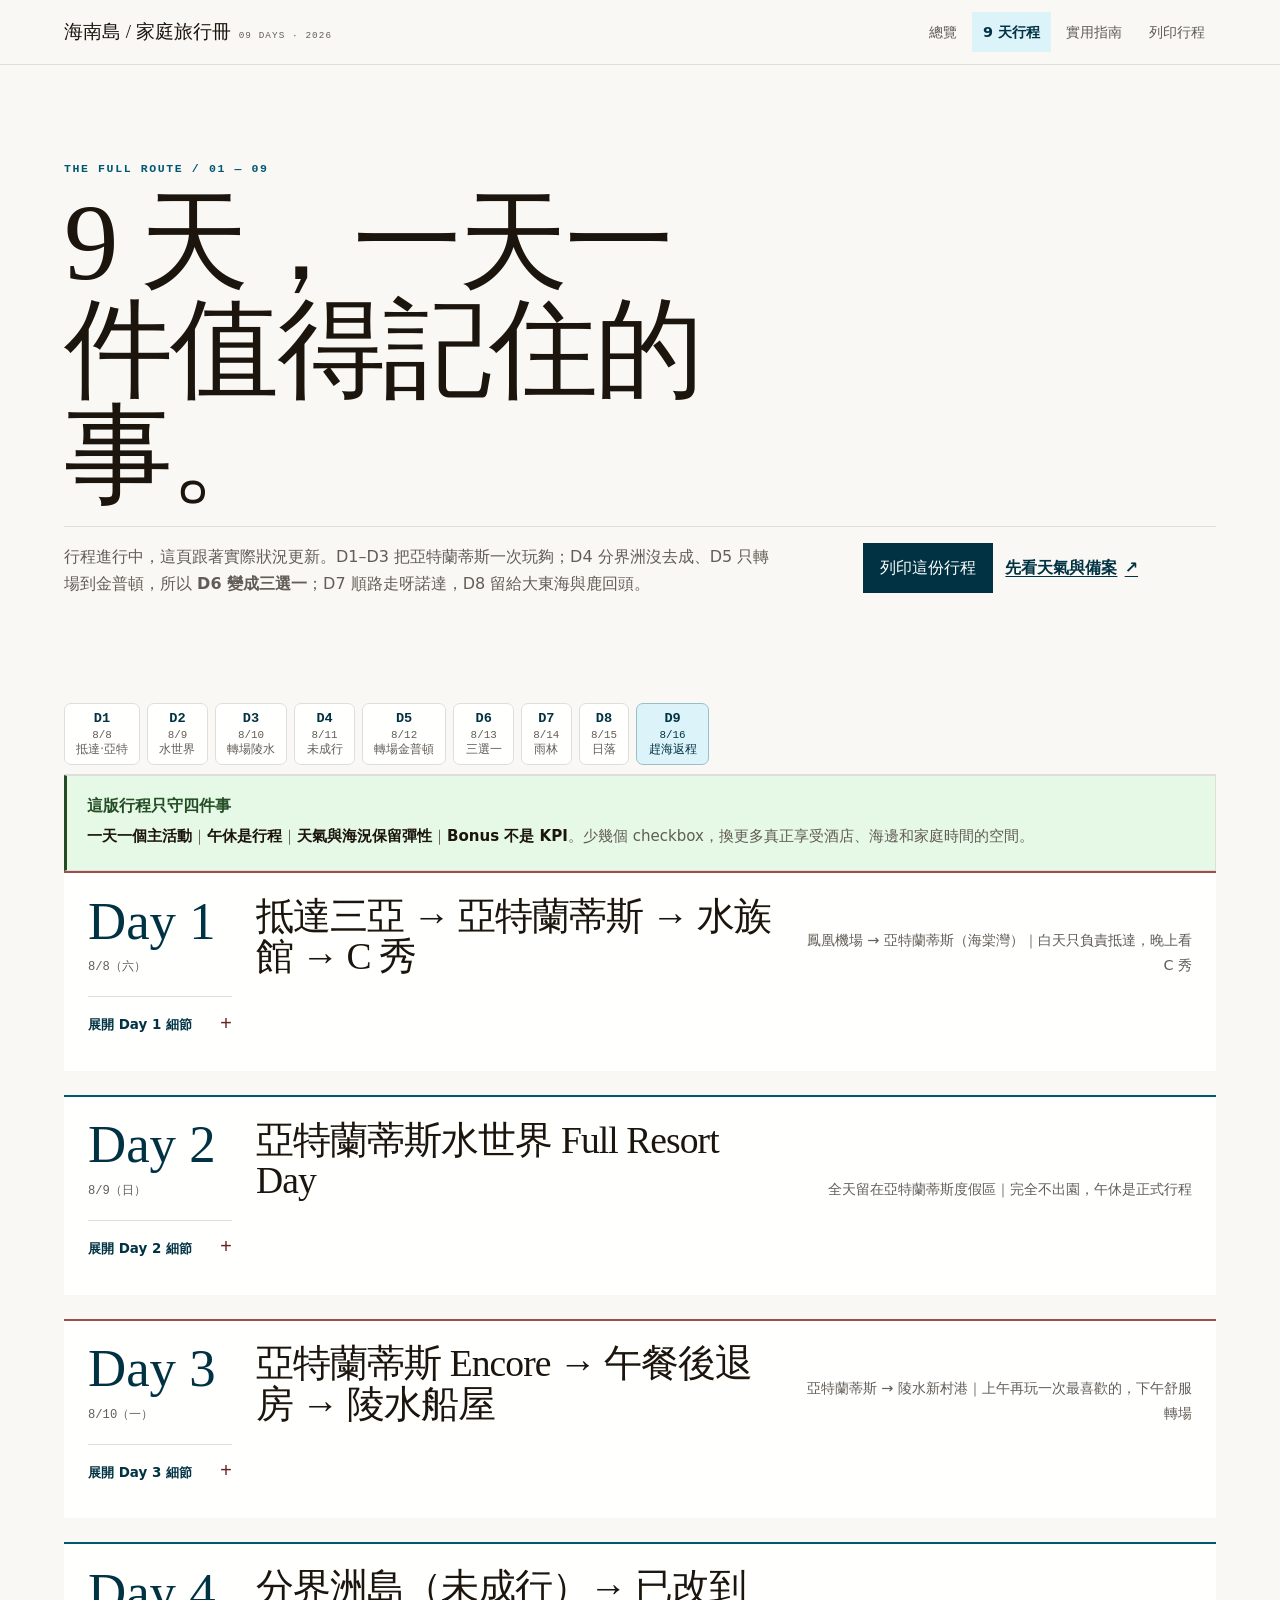
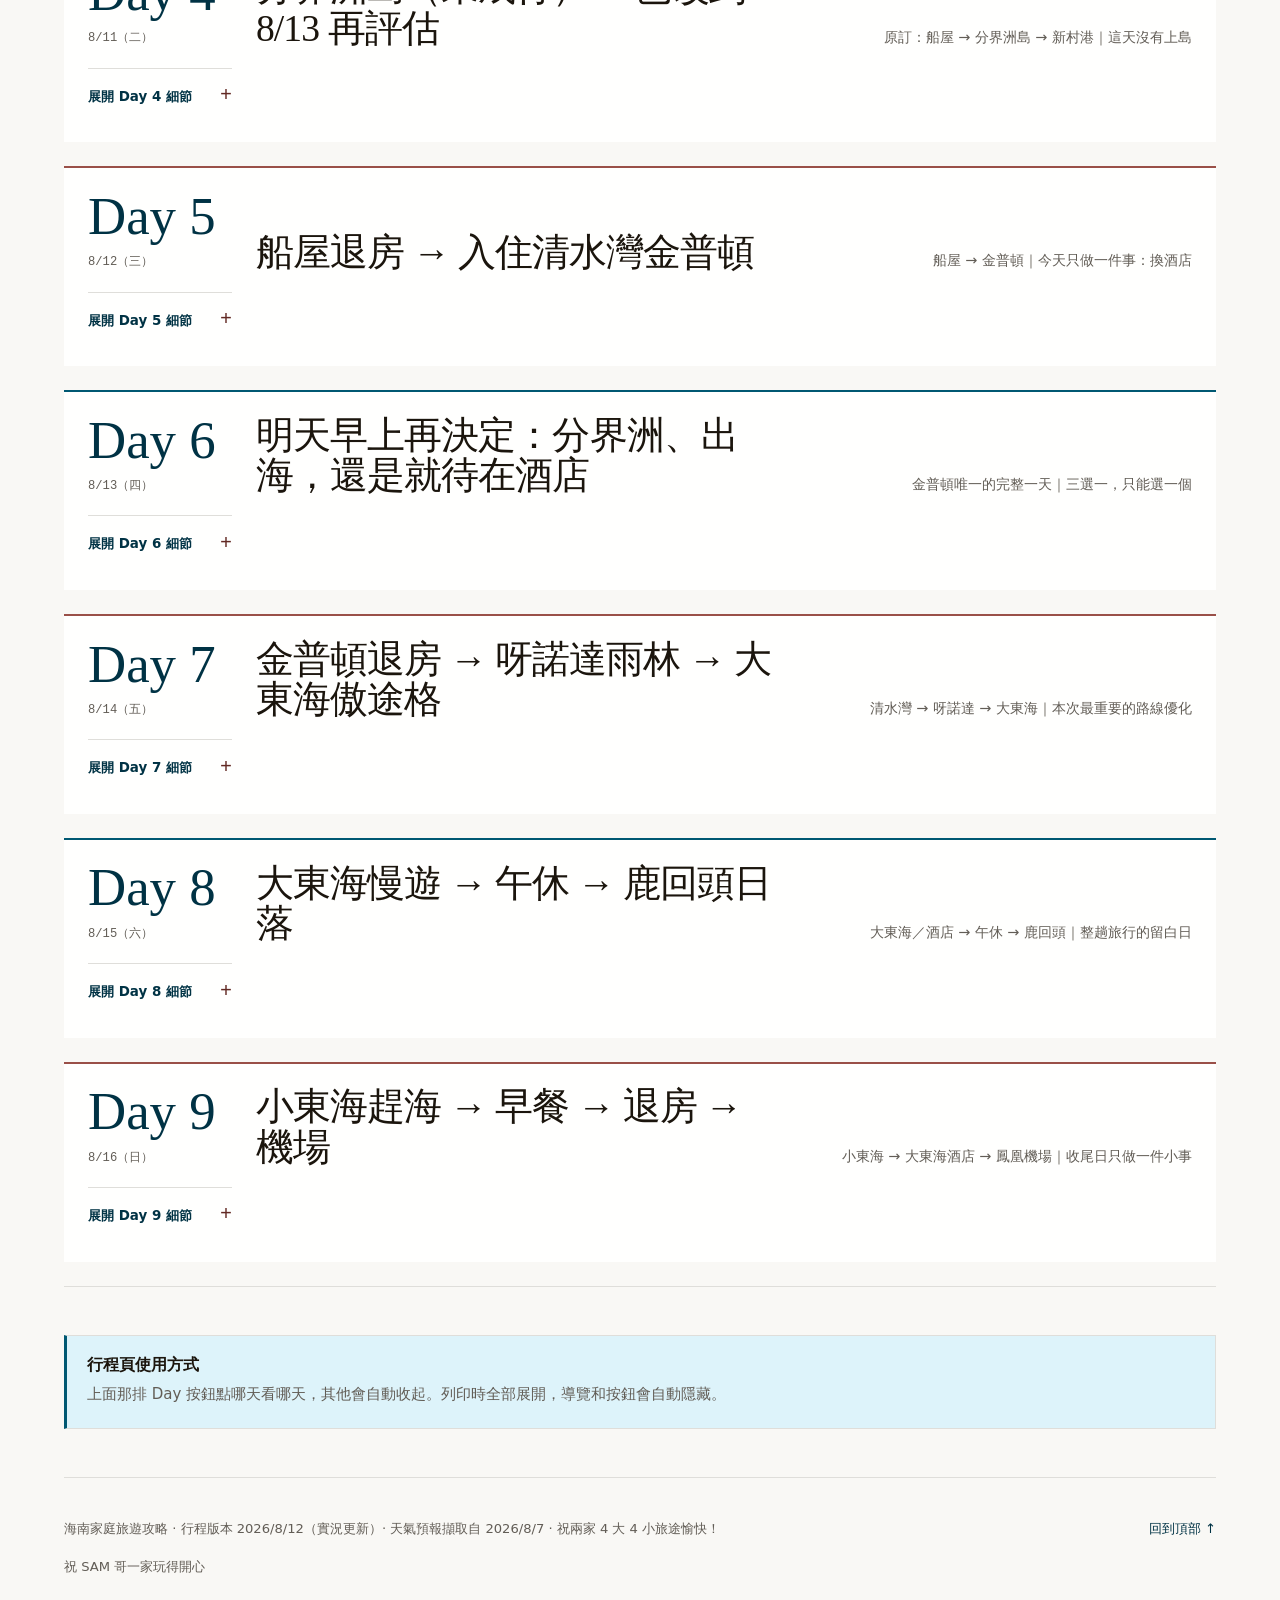
==== commit a212821e: "Update the itinerary to what actually happened: 8/11 skipped, 8/12 transfer only The trip is running" ====
--- a/itinerary.html
+++ b/itinerary.html
@@ -39,7 +39,7 @@
 <p class="eyebrow eyebrow--sea">The full route / 01 — 09</p>
 <h1 data-od-id="itinerary-title">9 天，一天一件值得記住的事。</h1>
 <div class="page-intro__line">
-<p>最新版以「一天一個主活動」重排：D1–D3 把亞特蘭蒂斯一次玩夠再舒服轉場，午休是正式行程，D7 順路走呀諾達，D8 留給大東海與鹿回頭。</p>
+<p>行程進行中，這頁跟著實際狀況更新。D1–D3 把亞特蘭蒂斯一次玩夠；D4 分界洲沒去成、D5 只轉場到金普頓，所以 <strong>D6 變成三選一</strong>；D7 順路走呀諾達，D8 留給大東海與鹿回頭。</p>
 <div class="button-row">
 <button class="button" data-od-id="print-itinerary" data-print="" type="button">列印這份行程</button>
 <a class="text-link" data-od-id="itinerary-to-guide" href="practical-guide.html#weather">先看天氣與備案</a>
@@ -50,9 +50,9 @@
 <a class="day-nav__link" data-anchor-link="" data-date="2026-08-08" href="#day-1"><span class="day-nav__num">D1</span><span class="day-nav__date">8/8</span><span class="day-nav__label">抵達·亞特</span></a>
 <a class="day-nav__link" data-anchor-link="" data-date="2026-08-09" href="#day-2"><span class="day-nav__num">D2</span><span class="day-nav__date">8/9</span><span class="day-nav__label">水世界</span></a>
 <a class="day-nav__link" data-anchor-link="" data-date="2026-08-10" href="#day-3"><span class="day-nav__num">D3</span><span class="day-nav__date">8/10</span><span class="day-nav__label">轉場陵水</span></a>
-<a class="day-nav__link" data-anchor-link="" data-date="2026-08-11" href="#day-4"><span class="day-nav__num">D4</span><span class="day-nav__date">8/11</span><span class="day-nav__label">分界洲</span></a>
-<a class="day-nav__link" data-anchor-link="" data-date="2026-08-12" href="#day-5"><span class="day-nav__num">D5</span><span class="day-nav__date">8/12</span><span class="day-nav__label">猴島</span></a>
-<a class="day-nav__link" data-anchor-link="" data-date="2026-08-13" href="#day-6"><span class="day-nav__num">D6</span><span class="day-nav__date">8/13</span><span class="day-nav__label">清水灣</span></a>
+<a class="day-nav__link" data-anchor-link="" data-date="2026-08-11" href="#day-4"><span class="day-nav__num">D4</span><span class="day-nav__date">8/11</span><span class="day-nav__label">未成行</span></a>
+<a class="day-nav__link" data-anchor-link="" data-date="2026-08-12" href="#day-5"><span class="day-nav__num">D5</span><span class="day-nav__date">8/12</span><span class="day-nav__label">轉場金普頓</span></a>
+<a class="day-nav__link" data-anchor-link="" data-date="2026-08-13" href="#day-6"><span class="day-nav__num">D6</span><span class="day-nav__date">8/13</span><span class="day-nav__label">三選一</span></a>
 <a class="day-nav__link" data-anchor-link="" data-date="2026-08-14" href="#day-7"><span class="day-nav__num">D7</span><span class="day-nav__date">8/14</span><span class="day-nav__label">雨林</span></a>
 <a class="day-nav__link" data-anchor-link="" data-date="2026-08-15" href="#day-8"><span class="day-nav__num">D8</span><span class="day-nav__date">8/15</span><span class="day-nav__label">日落</span></a>
 <a class="day-nav__link" data-anchor-link="" data-date="2026-08-16" href="#day-9"><span class="day-nav__num">D9</span><span class="day-nav__date">8/16</span><span class="day-nav__label">趕海返程</span></a>
@@ -178,11 +178,12 @@
 <article class="day-card" data-date="2026-08-11" data-default-open="false" data-disclosure="" data-od-id="day-4" data-section="" id="day-4">
 <div class="day-card__header">
 <div class="day-card__topline"><span class="day-card__number">Day 4</span><span class="day-card__date">8/11（二）</span></div>
-<h2 class="day-card__title" data-od-id="day-4-heading">分界洲島一日 → 回船屋 → 晚餐／散步</h2>
-<p class="day-card__route">船屋 → 分界洲島 → 新村港｜全程唯一的完整海島日</p>
+<h2 class="day-card__title" data-od-id="day-4-heading">分界洲島（未成行）→ 已改到 8/13 再評估</h2>
+<p class="day-card__route">原訂：船屋 → 分界洲島 → 新村港｜這天沒有上島</p>
 <div><button aria-controls="day-4-body" aria-expanded="true" class="disclosure__trigger" data-disclosure-trigger="" data-od-id="day-4-toggle" type="button">收合 Day 4 細節</button></div>
 </div>
 <div class="day-card__body" data-disclosure-panel="" data-od-id="day-4-body" id="day-4-body">
+<div class="callout callout--sand" data-od-id="day-4-status"><h4>這天的實際狀況</h4><p>分界洲島沒有去成，已移到 <a href="#day-6">8/13</a> 再看要不要去。下面的內容保留下來，是因為真的去的時候還用得上——順序、節奏、注意事項都一樣。</p></div>
 <div class="route-bar" data-od-id="day-4-route"><span class="r-item">船屋</span><span class="dot"></span><span class="r-item">分界洲島</span><span class="dot"></span><span class="r-item">回船屋</span><span class="dot"></span><span class="r-item">新村港晚餐／夜市</span></div>
 <div class="timeline" data-od-id="day-4-timeline"><div class="timeline__title">建議節奏</div><div class="timeline__item"><span class="timeline__time">08:30</span><span>抵達分界洲</span></div><div class="timeline__item"><span class="timeline__time">09:00–15:30</span><span>島上活動</span></div><div class="timeline__item"><span class="timeline__time">16:00 左右</span><span>離島</span></div><div class="timeline__item"><span class="timeline__time">17:00</span><span>回船屋洗澡休息</span></div><div class="timeline__item"><span class="timeline__time">18:30</span><span>新村港吃飯／夜市</span></div></div>
 <div class="spot-list">
@@ -191,8 +192,8 @@
 <div class="spot__mark">09<br/>ISLAND</div>
 <div><h3 class="spot__name">分界洲島</h3><div class="spot__facts"><span>今天的主角</span></div></div>
 </div>
-<p class="spot__desc">推薦順序：魔鬼魚 → 海洋劇場 → 觀光車 → 午餐 → 沙灘／浮潛。偏海洋動物、觀光與慢海島，強度比水世界低，很適合放在轉場日的隔天。</p>
-<p class="spot__tip"><strong>提示</strong>：這是全程唯一的海島日，前一天已經好好休息過，今天可以放心玩滿。</p>
+<p class="spot__desc">推薦順序：魔鬼魚 → 海洋劇場 → 觀光車 → 午餐 → 沙灘／浮潛。偏海洋動物、觀光與慢海島，強度比水世界低。</p>
+<p class="spot__tip"><strong>提示</strong>：若 8/13 決定要去，從金普頓出發比從船屋出發遠一些，早餐後就要動身，並且前一晚先確認開航。</p>
 </article>
 <article class="spot" data-od-id="day-4-bonus-10">
 <div class="spot__head">
@@ -210,21 +211,21 @@
 <article class="day-card" data-date="2026-08-12" data-default-open="false" data-disclosure="" data-od-id="day-5" data-section="" id="day-5">
 <div class="day-card__header">
 <div class="day-card__topline"><span class="day-card__number">Day 5</span><span class="day-card__date">8/12（三）</span></div>
-<h2 class="day-card__title" data-od-id="day-5-heading">南灣猴島＋呆呆島 → 入住清水灣金普頓</h2>
-<p class="day-card__route">船屋 → 南灣猴島／呆呆島 → 金普頓｜下午是整趟旅行的重要降速點</p>
+<h2 class="day-card__title" data-od-id="day-5-heading">船屋退房 → 入住清水灣金普頓</h2>
+<p class="day-card__route">船屋 → 金普頓｜今天只做一件事：換酒店</p>
 <div><button aria-controls="day-5-body" aria-expanded="true" class="disclosure__trigger" data-disclosure-trigger="" data-od-id="day-5-toggle" type="button">收合 Day 5 細節</button></div>
 </div>
 <div class="day-card__body" data-disclosure-panel="" data-od-id="day-5-body" id="day-5-body">
-<div class="route-bar" data-od-id="day-5-route"><span class="r-item">船屋</span><span class="dot"></span><span class="r-item">猴島＋呆呆島</span><span class="dot"></span><span class="r-item">新村港午餐</span><span class="dot"></span><span class="r-item">金普頓</span><span class="dot"></span><span class="r-item">Resort time</span></div>
-<div class="timeline" data-od-id="day-5-timeline"><div class="timeline__title">建議節奏</div><div class="timeline__item"><span class="timeline__time">08:30</span><span>船屋退房</span></div><div class="timeline__item"><span class="timeline__time">09:00–12:30</span><span>南灣猴島＋呆呆島</span></div><div class="timeline__item"><span class="timeline__time">12:30</span><span>新村港午餐</span></div><div class="timeline__item"><span class="timeline__time">14:00–15:00</span><span>前往金普頓</span></div><div class="timeline__item"><span class="timeline__time">下午到晚上</span><span>泳池／兒童俱樂部／沙灘／房間休息</span></div></div>
-<div class="spot-list">
-<article class="spot" data-od-id="day-5-monkey-11">
-<div class="spot__head">
-<div class="spot__mark">11<br/>MONKEY</div>
-<div><h3 class="spot__name">南灣猴島＋呆呆島</h3><div class="spot__facts"><span>上午主活動</span></div></div>
-</div>
-<p class="spot__desc">優先保留跨海纜車與呆呆島。猴島內部不用耗太久，看到孩子開始疲倦就準備收尾。</p>
-<p class="spot__tip"><strong>提示</strong>：今天的目標不是把每個加購項目都解鎖。</p>
+<div class="route-bar" data-od-id="day-5-route"><span class="r-item">船屋</span><span class="dot"></span><span class="r-item">新村港午餐</span><span class="dot"></span><span class="r-item">金普頓</span><span class="dot"></span><span class="r-item">Resort time</span></div>
+<div class="timeline" data-od-id="day-5-timeline"><div class="timeline__title">建議節奏</div><div class="timeline__item"><span class="timeline__time">上午</span><span>慢慢收行李、船屋退房，不趕時間</span></div><div class="timeline__item"><span class="timeline__time">中午</span><span>新村港午餐</span></div><div class="timeline__item"><span class="timeline__time">下午</span><span>前往金普頓、Check-in</span></div><div class="timeline__item"><span class="timeline__time">下午到晚上</span><span>泳池／兒童俱樂部／沙灘／房間休息</span></div></div>
+<div class="spot-list">
+<article class="spot" data-od-id="day-5-move-11">
+<div class="spot__head">
+<div class="spot__mark">11<br/>MOVE</div>
+<div><h3 class="spot__name">轉場：船屋 → 金普頓</h3><div class="spot__facts"><span>今天唯一的任務</span></div></div>
+</div>
+<p class="spot__desc">今天不排景點，只把人和行李從陵水新村港移到清水灣。原訂的南灣猴島＋呆呆島取消。</p>
+<p class="spot__tip"><strong>提示</strong>：連著兩天沒有大行程，正好把體力補回來——明天要不要去分界洲，取決於今天休息得夠不夠。</p>
 </article>
 <article class="spot" data-od-id="day-5-resort-12">
 <div class="spot__head">
@@ -232,7 +233,7 @@
 <div><h3 class="spot__name">金普頓下午</h3><div class="spot__facts"><span>正式降速</span></div></div>
 </div>
 <p class="spot__desc">Check-in 後不再排正式景點。泳池、兒童俱樂部、沙灘、房間休息，想做哪個就做哪個。</p>
-<p class="spot__tip"><strong>提示</strong>：這個下午是為 D6 出海與後半段旅程補充體力。</p>
+<p class="spot__tip"><strong>提示</strong>：今天睡飽一點，明天才有本錢決定要不要上島。</p>
 </article></div>
 <div class="meal-block" data-od-id="day-5-meals"><div class="meal-block__label">餐飲安排 · 05</div><p>12:30 新村港午餐；晚餐留在酒店內或附近。</p></div>
 <div class="hotel-block" data-od-id="day-5-hotel"><div class="hotel-block__label">住宿 · 05</div><p>海南清水灣金普頓酒店｜連住 2 晚。</p></div>
@@ -242,33 +243,35 @@
 <article class="day-card" data-date="2026-08-13" data-default-open="false" data-disclosure="" data-od-id="day-6" data-section="" id="day-6">
 <div class="day-card__header">
 <div class="day-card__topline"><span class="day-card__number">Day 6</span><span class="day-card__date">8/13（四）</span></div>
-<h2 class="day-card__title" data-od-id="day-6-heading">清水灣出海 → 下午金普頓 Resort Day</h2>
-<p class="day-card__route">自由燈塔／會唱歌的沙灘 → 包船出海 → 金普頓泳池</p>
+<h2 class="day-card__title" data-od-id="day-6-heading">明天早上再決定：分界洲、出海，還是就待在酒店</h2>
+<p class="day-card__route">金普頓唯一的完整一天｜三選一，只能選一個</p>
 <div><button aria-controls="day-6-body" aria-expanded="true" class="disclosure__trigger" data-disclosure-trigger="" data-od-id="day-6-toggle" type="button">收合 Day 6 細節</button></div>
 </div>
 <div class="day-card__body" data-disclosure-panel="" data-od-id="day-6-body" id="day-6-body">
-<div class="route-bar" data-od-id="day-6-route"><span class="r-item">自由燈塔</span><span class="dot"></span><span class="r-item">會唱歌的沙灘</span><span class="dot"></span><span class="r-item">包船出海</span><span class="dot"></span><span class="r-item">金普頓</span></div>
-<div class="timeline" data-od-id="day-6-timeline"><div class="timeline__title">建議節奏</div><div class="timeline__item"><span class="timeline__time">07:00</span><span>自由燈塔＋會唱歌的沙灘，拍家庭照</span></div><div class="timeline__item"><span class="timeline__time">09:00–12:00</span><span>包船出海</span></div><div class="timeline__item"><span class="timeline__time">12:30</span><span>回金普頓午餐</span></div><div class="timeline__item"><span class="timeline__time">14:00–17:30</span><span>泳池／兒童俱樂部／午休</span></div><div class="timeline__item"><span class="timeline__time">晚上</span><span>酒店附近慢慢吃飯</span></div></div>
-<div class="spot-list">
-<article class="spot" data-od-id="day-6-boat-13">
-<div class="spot__head">
-<div class="spot__mark">13<br/>BOAT</div>
-<div><h3 class="spot__name">清水灣包船出海</h3><div class="spot__facts"><span>今天唯一高強度活動</span></div></div>
-</div>
-<p class="spot__desc">浮潛、海釣、玩水從中挑重點，不再疊第二套高強度活動。</p>
-<p class="spot__tip"><strong>提示</strong>：出海是否成行以當日海況與船家安全判斷為準。</p>
-</article>
-<article class="spot" data-od-id="day-6-resort-14">
-<div class="spot__head">
-<div class="spot__mark">14<br/>RESORT</div>
-<div><h3 class="spot__name">金普頓下午</h3><div class="spot__facts"><span>真正的 Resort 感</span></div></div>
-</div>
-<p class="spot__desc">中午回酒店後，把下午完整留給泳池、兒童俱樂部與午休。</p>
-<p class="spot__tip"><strong>提示</strong>：今天不是空下來，是刻意把旅程速度調低。</p>
-</article></div>
-<div class="meal-block" data-od-id="day-6-meals"><div class="meal-block__label">餐飲安排 · 06</div><p>午餐回金普頓；晚餐酒店內或附近，不為找名店再開一段車。</p></div>
+<div class="callout callout--sand" data-od-id="day-6-decision"><h4>為什麼只能選一個</h4><p>8/14 早上就要退房去呀諾達，所以 8/13 是金普頓唯一的完整一天。分界洲要開一段車再搭船、回程也要時間，跟包船出海是同一段時間，兩個塞不進同一天。三個選項都不差，選一個就好。</p></div>
+<div class="route-bar" data-od-id="day-6-route"><span class="r-item">A 分界洲島</span><span class="dot"></span><span class="r-item">B 清水灣包船</span><span class="dot"></span><span class="r-item">C 純 Resort</span><span class="dot"></span><span class="r-item">晚上都回金普頓</span></div>
+<div class="timeline" data-od-id="day-6-timeline"><div class="timeline__title">早餐時決定就好</div><div class="timeline__item"><span class="timeline__time">前一晚</span><span>查分界洲開航公告與海況，順便問船家隔天出不出海</span></div><div class="timeline__item"><span class="timeline__time">起床後</span><span>看四個小孩的狀態——這是最重要的一票</span></div><div class="timeline__item"><span class="timeline__time">早餐時</span><span>拍板 A／B／C，選完就不要再改</span></div><div class="timeline__item"><span class="timeline__time">晚上</span><span>不論選哪個，都回酒店附近慢慢吃飯</span></div></div>
+<div class="spot-list">
+<article class="spot" data-od-id="day-6-optiona-13">
+<div class="spot__head">
+<div class="spot__mark">13<br/>PICK</div>
+<div><h3 class="spot__name">A · 分界洲島</h3><div class="spot__facts"><span>補回 8/11 沒去成的那一天</span></div></div>
+</div>
+<p class="spot__desc">早餐後就要出發，順序照 <a href="#day-4">Day 4</a> 那張卡：魔鬼魚 → 海洋劇場 → 觀光車 → 午餐 → 沙灘／浮潛。從金普頓出發比從船屋遠，回到酒店大概就傍晚了。</p>
+<p class="spot__tip"><strong>要去就早點出門</strong>：這是三個選項裡唯一需要趕時間的。前一晚一定要先確認開航，風浪不對就直接改 B 或 C，不要到了碼頭才知道停航。</p>
+</article>
+<article class="spot" data-od-id="day-6-optionb-14">
+<div class="spot__head">
+<div class="spot__mark">14<br/>PICK</div>
+<div><h3 class="spot__name">B · 清水灣包船出海　／　C · 純 Resort Day</h3><div class="spot__facts"><span>原訂計畫</span><span>最省力</span></div></div>
+</div>
+<p class="spot__desc"><strong>B</strong>：上午自由燈塔＋會唱歌的沙灘拍照，09:00–12:00 包船出海（浮潛、海釣、玩水挑重點），中午回酒店，下午泳池與午休。就在酒店附近，比分界洲輕鬆很多。</p>
+<p class="spot__desc"><strong>C</strong>：什麼都不去。泳池、兒童俱樂部、沙灘、午休。前面已經連續兩天沒有大行程，如果大家還是累，這個選項一點都不浪費——後面 8/14 呀諾達、8/16 一早趕海都還要體力。</p>
+<p class="spot__tip"><strong>提示</strong>：出海是否成行以當日海況與船家安全判斷為準；風力 5 級以上直接不去。</p>
+</article></div>
+<div class="meal-block" data-od-id="day-6-meals"><div class="meal-block__label">餐飲安排 · 06</div><p>選 A 就在島上簡單吃；選 B／C 午餐回金普頓。晚餐一律酒店內或附近，不為找名店再開一段車。</p></div>
 <div class="hotel-block" data-od-id="day-6-hotel"><div class="hotel-block__label">住宿 · 06</div><p>海南清水灣金普頓酒店｜第 2 晚。</p></div>
-<div class="callout callout--verify" data-od-id="day-6-principle"><h4>今天的標準</h4><p>出海玩得開心，下午還有力氣笑。這就夠了。</p></div>
+<div class="callout callout--verify" data-od-id="day-6-principle"><h4>今天的標準</h4><p>不管選 A、B 還是 C，晚上大家還有力氣笑，就算成功。分界洲沒去成不算損失——這趟已經有亞特蘭蒂斯三天了。</p></div>
 </div>
 </article>
 <article class="day-card" data-date="2026-08-14" data-default-open="false" data-disclosure="" data-od-id="day-7" data-section="" id="day-7">
@@ -377,7 +380,7 @@
 </main>
 <footer class="footer shell" data-od-id="site-footer">
 <div class="footer__line">
-<p>海南家庭旅遊攻略 · 行程版本 2026/8/11 · 天氣預報擷取自 2026/8/7 · 祝兩家 4 大 4 小旅途愉快！</p>
+<p>海南家庭旅遊攻略 · 行程版本 2026/8/12（實況更新）· 天氣預報擷取自 2026/8/7 · 祝兩家 4 大 4 小旅途愉快！</p>
 <a class="back-to-top" data-od-id="itinerary-back-to-top" href="#main-content">回到頂部 ↑</a>
 </div>
 <p style="margin-top:1rem">祝 SAM 哥一家玩得開心</p>
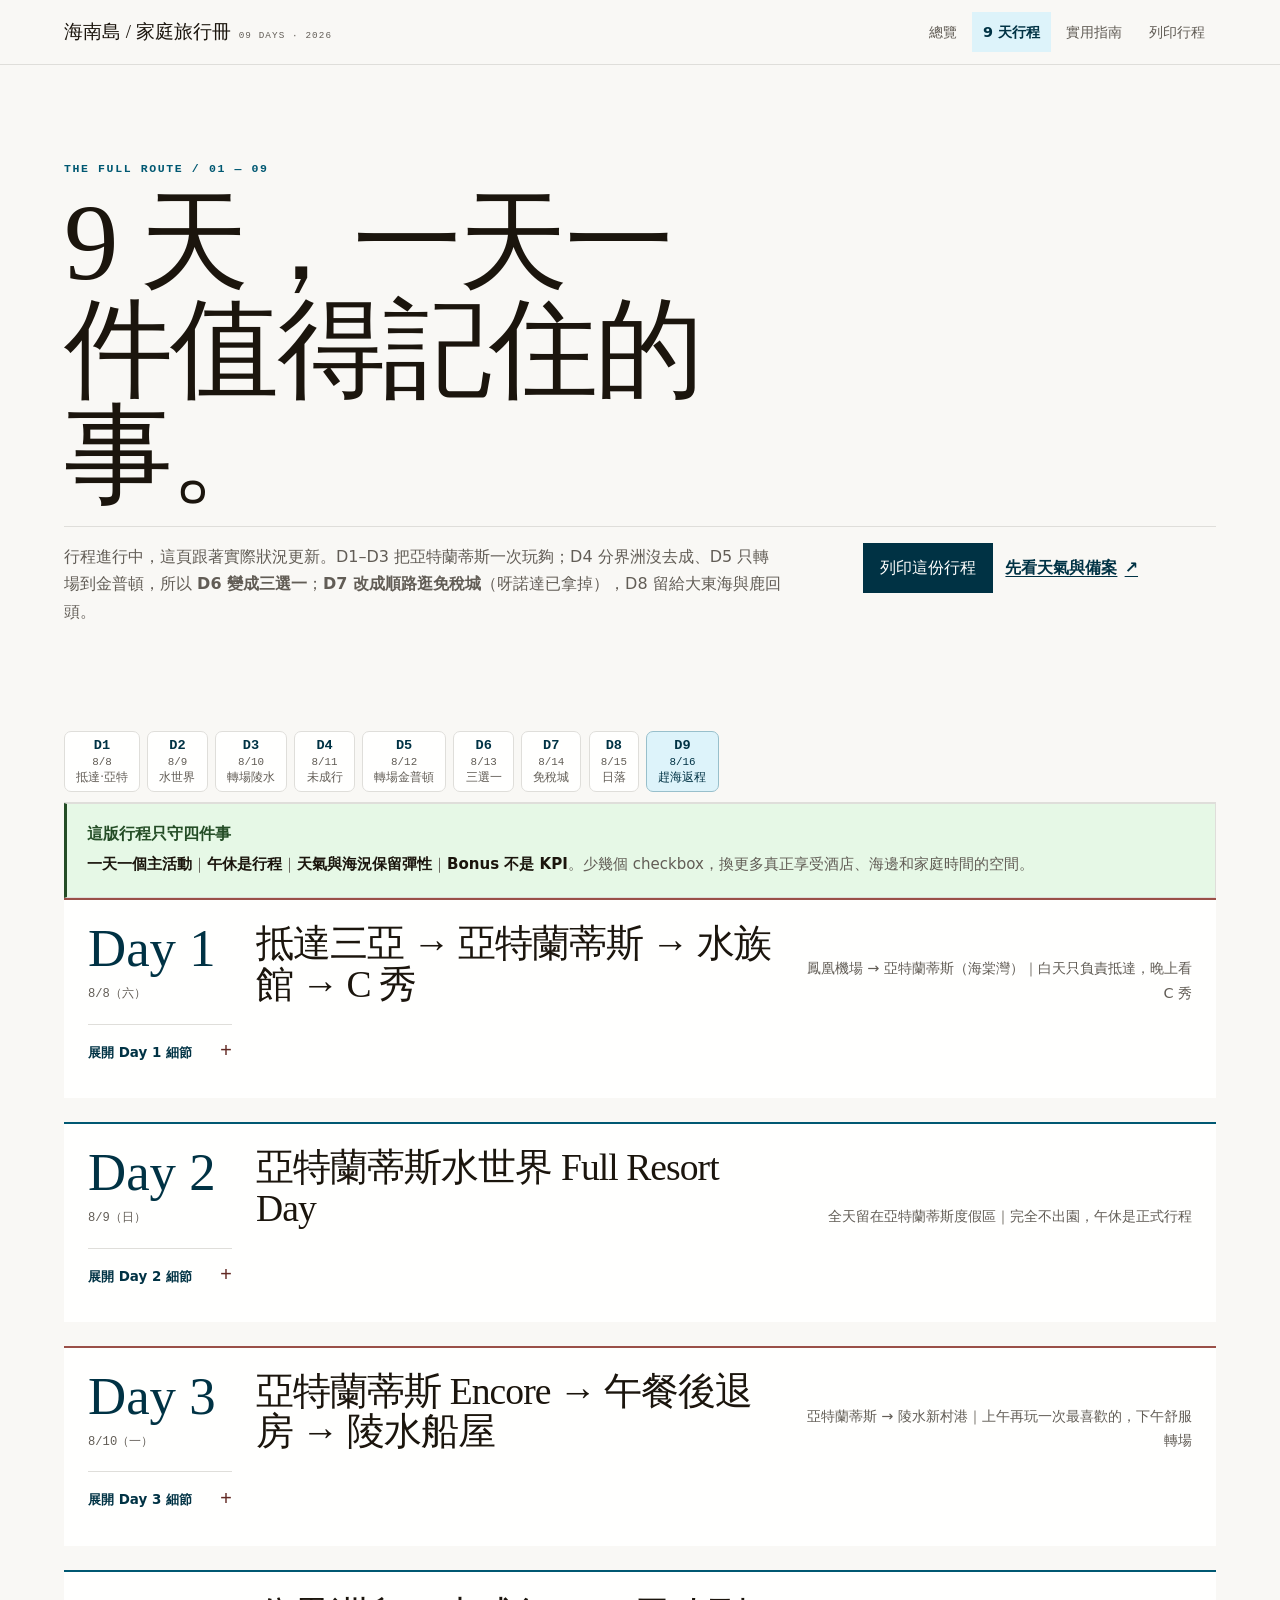
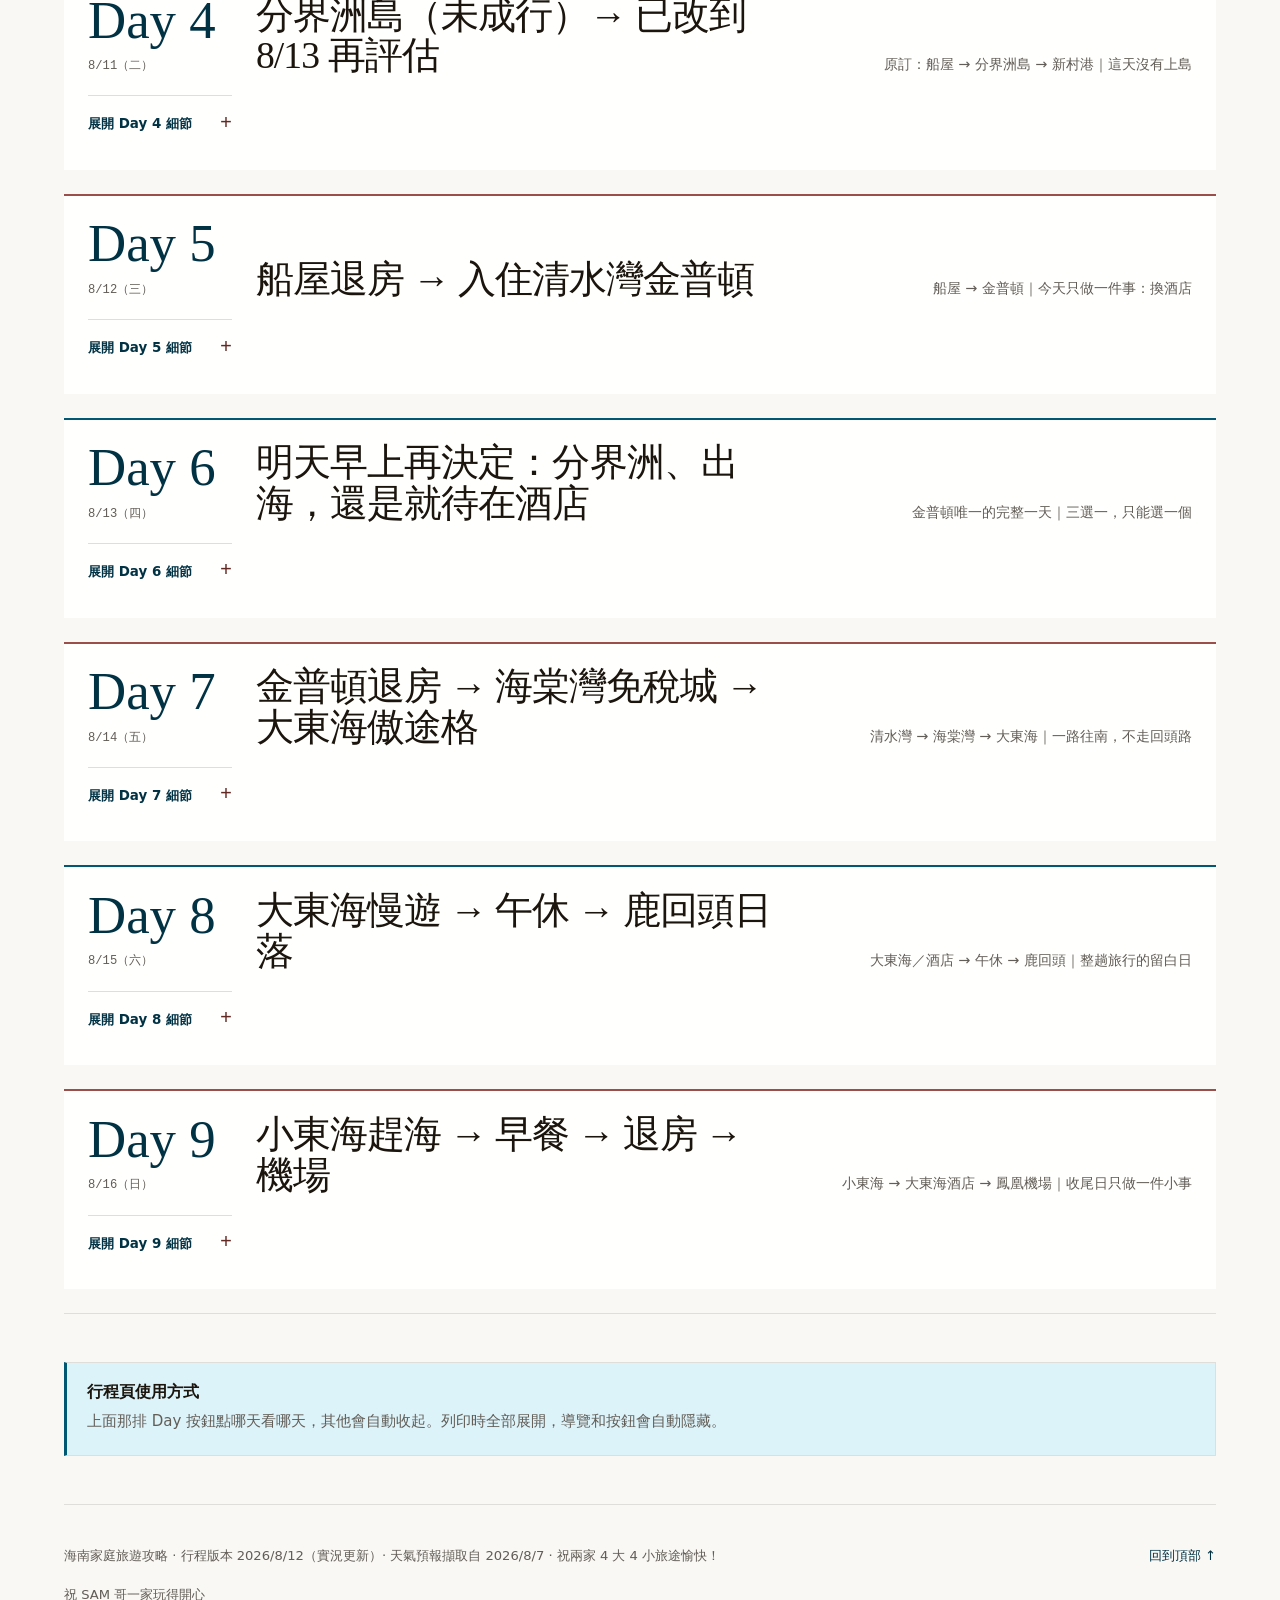
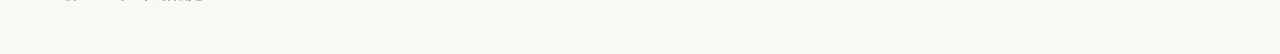
==== commit 42147a02: "Replace the D7 rainforest with the duty-free mall on the way south 8/14 is the Kimpton checkout day." ====
--- a/itinerary.html
+++ b/itinerary.html
@@ -39,7 +39,7 @@
 <p class="eyebrow eyebrow--sea">The full route / 01 — 09</p>
 <h1 data-od-id="itinerary-title">9 天，一天一件值得記住的事。</h1>
 <div class="page-intro__line">
-<p>行程進行中，這頁跟著實際狀況更新。D1–D3 把亞特蘭蒂斯一次玩夠；D4 分界洲沒去成、D5 只轉場到金普頓，所以 <strong>D6 變成三選一</strong>；D7 順路走呀諾達，D8 留給大東海與鹿回頭。</p>
+<p>行程進行中，這頁跟著實際狀況更新。D1–D3 把亞特蘭蒂斯一次玩夠；D4 分界洲沒去成、D5 只轉場到金普頓，所以 <strong>D6 變成三選一</strong>；<strong>D7 改成順路逛免稅城</strong>（呀諾達已拿掉），D8 留給大東海與鹿回頭。</p>
 <div class="button-row">
 <button class="button" data-od-id="print-itinerary" data-print="" type="button">列印這份行程</button>
 <a class="text-link" data-od-id="itinerary-to-guide" href="practical-guide.html#weather">先看天氣與備案</a>
@@ -53,7 +53,7 @@
 <a class="day-nav__link" data-anchor-link="" data-date="2026-08-11" href="#day-4"><span class="day-nav__num">D4</span><span class="day-nav__date">8/11</span><span class="day-nav__label">未成行</span></a>
 <a class="day-nav__link" data-anchor-link="" data-date="2026-08-12" href="#day-5"><span class="day-nav__num">D5</span><span class="day-nav__date">8/12</span><span class="day-nav__label">轉場金普頓</span></a>
 <a class="day-nav__link" data-anchor-link="" data-date="2026-08-13" href="#day-6"><span class="day-nav__num">D6</span><span class="day-nav__date">8/13</span><span class="day-nav__label">三選一</span></a>
-<a class="day-nav__link" data-anchor-link="" data-date="2026-08-14" href="#day-7"><span class="day-nav__num">D7</span><span class="day-nav__date">8/14</span><span class="day-nav__label">雨林</span></a>
+<a class="day-nav__link" data-anchor-link="" data-date="2026-08-14" href="#day-7"><span class="day-nav__num">D7</span><span class="day-nav__date">8/14</span><span class="day-nav__label">免稅城</span></a>
 <a class="day-nav__link" data-anchor-link="" data-date="2026-08-15" href="#day-8"><span class="day-nav__num">D8</span><span class="day-nav__date">8/15</span><span class="day-nav__label">日落</span></a>
 <a class="day-nav__link" data-anchor-link="" data-date="2026-08-16" href="#day-9"><span class="day-nav__num">D9</span><span class="day-nav__date">8/16</span><span class="day-nav__label">趕海返程</span></a>
 </nav><section class="shell" data-od-id="trip-principles">
@@ -248,7 +248,7 @@
 <div><button aria-controls="day-6-body" aria-expanded="true" class="disclosure__trigger" data-disclosure-trigger="" data-od-id="day-6-toggle" type="button">收合 Day 6 細節</button></div>
 </div>
 <div class="day-card__body" data-disclosure-panel="" data-od-id="day-6-body" id="day-6-body">
-<div class="callout callout--sand" data-od-id="day-6-decision"><h4>為什麼只能選一個</h4><p>8/14 早上就要退房去呀諾達，所以 8/13 是金普頓唯一的完整一天。分界洲要開一段車再搭船、回程也要時間，跟包船出海是同一段時間，兩個塞不進同一天。三個選項都不差，選一個就好。</p></div>
+<div class="callout callout--sand" data-od-id="day-6-decision"><h4>為什麼只能選一個</h4><p>8/14 早上就要退房南下，所以 8/13 是金普頓唯一的完整一天。分界洲要開一段車再搭船、回程也要時間，跟包船出海是同一段時間，兩個塞不進同一天。三個選項都不差，選一個就好。</p></div>
 <div class="route-bar" data-od-id="day-6-route"><span class="r-item">A 分界洲島</span><span class="dot"></span><span class="r-item">B 清水灣包船</span><span class="dot"></span><span class="r-item">C 純 Resort</span><span class="dot"></span><span class="r-item">晚上都回金普頓</span></div>
 <div class="timeline" data-od-id="day-6-timeline"><div class="timeline__title">早餐時決定就好</div><div class="timeline__item"><span class="timeline__time">前一晚</span><span>查分界洲開航公告與海況，順便問船家隔天出不出海</span></div><div class="timeline__item"><span class="timeline__time">起床後</span><span>看四個小孩的狀態——這是最重要的一票</span></div><div class="timeline__item"><span class="timeline__time">早餐時</span><span>拍板 A／B／C，選完就不要再改</span></div><div class="timeline__item"><span class="timeline__time">晚上</span><span>不論選哪個，都回酒店附近慢慢吃飯</span></div></div>
 <div class="spot-list">
@@ -266,7 +266,7 @@
 <div><h3 class="spot__name">B · 清水灣包船出海　／　C · 純 Resort Day</h3><div class="spot__facts"><span>原訂計畫</span><span>最省力</span></div></div>
 </div>
 <p class="spot__desc"><strong>B</strong>：上午自由燈塔＋會唱歌的沙灘拍照，09:00–12:00 包船出海（浮潛、海釣、玩水挑重點），中午回酒店，下午泳池與午休。就在酒店附近，比分界洲輕鬆很多。</p>
-<p class="spot__desc"><strong>C</strong>：什麼都不去。泳池、兒童俱樂部、沙灘、午休。前面已經連續兩天沒有大行程，如果大家還是累，這個選項一點都不浪費——後面 8/14 呀諾達、8/16 一早趕海都還要體力。</p>
+<p class="spot__desc"><strong>C</strong>：什麼都不去。泳池、兒童俱樂部、沙灘、午休。前面已經連續兩天沒有大行程，如果大家還是累，這個選項一點都不浪費——不過 8/14 是逛免稅城、8/16 才一早趕海，體力壓力比原本小，所以想去 A 或 B 就放心去。</p>
 <p class="spot__tip"><strong>提示</strong>：出海是否成行以當日海況與船家安全判斷為準；風力 5 級以上直接不去。</p>
 </article></div>
 <div class="meal-block" data-od-id="day-6-meals"><div class="meal-block__label">餐飲安排 · 06</div><p>選 A 就在島上簡單吃；選 B／C 午餐回金普頓。晚餐一律酒店內或附近，不為找名店再開一段車。</p></div>
@@ -277,33 +277,34 @@
 <article class="day-card" data-date="2026-08-14" data-default-open="false" data-disclosure="" data-od-id="day-7" data-section="" id="day-7">
 <div class="day-card__header">
 <div class="day-card__topline"><span class="day-card__number">Day 7</span><span class="day-card__date">8/14（五）</span></div>
-<h2 class="day-card__title" data-od-id="day-7-heading">金普頓退房 → 呀諾達雨林 → 大東海傲途格</h2>
-<p class="day-card__route">清水灣 → 呀諾達 → 大東海｜本次最重要的路線優化</p>
+<h2 class="day-card__title" data-od-id="day-7-heading">金普頓退房 → 海棠灣免稅城 → 大東海傲途格</h2>
+<p class="day-card__route">清水灣 → 海棠灣 → 大東海｜一路往南，不走回頭路</p>
 <div><button aria-controls="day-7-body" aria-expanded="true" class="disclosure__trigger" data-disclosure-trigger="" data-od-id="day-7-toggle" type="button">收合 Day 7 細節</button></div>
 </div>
 <div class="day-card__body" data-disclosure-panel="" data-od-id="day-7-body" id="day-7-body">
-<div class="route-bar" data-od-id="day-7-route"><span class="r-item">金普頓</span><span class="dot"></span><span class="r-item">呀諾達雨林</span><span class="dot"></span><span class="r-item">大東海傲途格</span></div>
-<div class="timeline" data-od-id="day-7-timeline"><div class="timeline__title">建議節奏</div><div class="timeline__item"><span class="timeline__time">08:30</span><span>金普頓早餐＋退房</span></div><div class="timeline__item"><span class="timeline__time">09:30 左右</span><span>出發呀諾達</span></div><div class="timeline__item"><span class="timeline__time">10:30–15:00</span><span>呀諾達雨林</span></div><div class="timeline__item"><span class="timeline__time">15:00–16:00</span><span>離開景區</span></div><div class="timeline__item"><span class="timeline__time">約 17:00</span><span>入住大東海傲途格</span></div><div class="timeline__item"><span class="timeline__time">晚上</span><span>酒店／大東海附近吃飯</span></div></div>
-<div class="spot-list">
-<article class="spot" data-od-id="day-7-forest-15">
-<div class="spot__head">
-<div class="spot__mark">15<br/>FOREST</div>
-<div><h3 class="spot__name">呀諾達雨林</h3><div class="spot__facts"><span>轉場日主活動</span></div></div>
-</div>
-<p class="spot__desc">把呀諾達放到清水灣 → 大東海的移動路線中順手完成，避免 D8 再往回跑。</p>
-<p class="spot__tip"><strong>提示</strong>：主活動二選一：雨林徒步，或踏瀑戲水。不要徒步、滑索、踏瀑、拓展全部塞滿。</p>
+<div class="route-bar" data-od-id="day-7-route"><span class="r-item">金普頓</span><span class="dot"></span><span class="r-item">海棠灣免稅城</span><span class="dot"></span><span class="r-item">大東海傲途格</span></div>
+<div class="timeline" data-od-id="day-7-timeline"><div class="timeline__title">建議節奏</div><div class="timeline__item"><span class="timeline__time">08:30</span><span>金普頓早餐＋退房</span></div><div class="timeline__item"><span class="timeline__time">上午</span><span>開往海棠灣，行李留車上</span></div><div class="timeline__item"><span class="timeline__time">中午</span><span>免稅城裡吃午餐（有美食街，冷氣足）</span></div><div class="timeline__item"><span class="timeline__time">下午</span><span>逛免稅城，累了就分批休息</span></div><div class="timeline__item"><span class="timeline__time">傍晚</span><span>往大東海，入住傲途格</span></div><div class="timeline__item"><span class="timeline__time">晚上</span><span>酒店／大東海附近吃飯</span></div></div>
+<div class="spot-list">
+<article class="spot" data-od-id="day-7-shopping-15">
+<div class="spot__head">
+<div class="spot__mark">15<br/>SHOP</div>
+<div><h3 class="spot__name">海棠灣免稅城</h3><div class="spot__facts"><span>今天的主活動</span><span>室內冷氣</span></div></div>
+</div>
+<p class="spot__desc">在清水灣往大東海的路上，順路不繞。8/14 預報下雨，室內行程剛好；小孩逛累了有休息區與餐飲區，兩家大人也可以輪流顧小孩、輪流逛。</p>
+<p class="spot__tip"><strong>三樣東西一定要帶在身上</strong>：護照、8/16 的離島機票（30 天內有效）、先註冊好的 cdf 會員。少一樣就結不了帳。</p>
+<p class="spot__pitfall"><strong>提貨要提早想</strong>：離島免稅多數是機場提貨，不是當場帶走。8/16 班機若是下午，機場提貨要另外抓時間——<a href="#day-9">Day 9</a> 的返程節奏已經留了這段。想當場帶走就問清楚哪些櫃位可以「即購即提」。</p>
 </article>
 <article class="spot" data-od-id="day-7-stay-16">
 <div class="spot__head">
 <div class="spot__mark">16<br/>STAY</div>
 <div><h3 class="spot__name">大東海傲途格</h3><div class="spot__facts"><span>傍晚只入住</span></div></div>
 </div>
-<p class="spot__desc">約 17:00 抵達酒店後，不再去鹿回頭。洗澡、吃飯、看海，讓轉場日乾淨收尾。</p>
+<p class="spot__desc">逛完直接南下入住，不再加景點。洗澡、吃飯、看海，讓轉場日乾淨收尾。</p>
 <p class="spot__tip"><strong>提示</strong>：鹿回頭留給 D8 的日落與藍調時刻。</p>
 </article></div>
-<div class="meal-block" data-od-id="day-7-meals"><div class="meal-block__label">餐飲安排 · 07</div><p>午餐在呀諾達附近／園區簡單解決；晚餐在酒店或大東海附近。</p></div>
+<div class="meal-block" data-od-id="day-7-meals"><div class="meal-block__label">餐飲安排 · 07</div><p>午餐在免稅城的美食街解決（旁邊海棠 68 環球美食街有椰小雞·椰子雞）；晚餐在酒店或大東海附近，阿浪海鮮、萌噠噠椰子雞都在大東海。</p></div>
 <div class="hotel-block" data-od-id="day-7-hotel"><div class="hotel-block__label">住宿 · 07</div><p>三亞綠發山海天酒店·傲途格精選｜連住 2 晚。</p></div>
-<div class="callout callout--verify" data-od-id="day-7-principle"><h4>路線優化</h4><p>D7 直接走「金普頓 → 呀諾達 → 大東海」，減少回頭路，也讓 D8 真正變成留白日。</p></div>
+<div class="callout callout--verify" data-od-id="day-7-principle"><h4>呀諾達雨林已拿掉</h4><p>免稅城和呀諾達方向相反——一個在海邊往南、一個要往內陸繞，兩個都是半天以上的行程，同一天塞不下。既然決定先去免稅城，呀諾達就從正式行程移除。<br/>真的很想去雨林的話，唯一的位置是 8/15，但那天要從大東海來回內陸跑一趟，等於把最後的留白日換掉——不建議。</p></div>
 </div>
 </article>
 <article class="day-card" data-date="2026-08-15" data-default-open="false" data-disclosure="" data-od-id="day-8" data-section="" id="day-8">
@@ -335,7 +336,7 @@
 </article></div>
 <div class="meal-block" data-od-id="day-8-meals"><div class="meal-block__label">餐飲安排 · 08</div><p>12:30 午餐；19:30 海鮮晚餐。</p></div>
 <div class="hotel-block" data-od-id="day-8-hotel"><div class="hotel-block__label">住宿 · 08</div><p>三亞綠發山海天酒店·傲途格精選｜最後一晚。</p></div>
-<div class="callout callout--verify" data-od-id="day-8-principle"><h4>免稅城降級為 Optional</h4><p>只有真的想購物、天氣很差，或全家不想去海邊時才考慮。否則直接不去。</p></div>
+<div class="callout callout--verify" data-od-id="day-8-principle"><h4>今天真的沒有行程</h4><p>免稅城昨天已經逛完，所以今天不再有「順便去買東西」這個選項。剩下的只有大東海、酒店泳池、海邊散步、咖啡店——四選一，選一個就好，傍晚留給鹿回頭。</p></div>
 </div>
 </article>
 <article class="day-card" data-date="2026-08-16" data-default-open="false" data-disclosure="" data-od-id="day-9" data-section="" id="day-9">
@@ -363,7 +364,7 @@
 <div><h3 class="spot__name">退房＋返程</h3><div class="spot__facts"><span>不要把最後一天變成衝刺</span></div></div>
 </div>
 <p class="spot__desc">11:30 左右吃早午餐後直接前往機場。若航班約 15:00，建議 12:30–13:00 左右已到還車點。</p>
-<p class="spot__tip"><strong>提示</strong>：如有免稅品，額外預留提貨時間。</p>
+<p class="spot__tip"><strong>提示</strong>：8/14 在免稅城買的東西多半要在機場提貨，這段時間一定要抓進去——提貨櫃檯尖峰時段會排隊，比想像中久。提貨單與護照放在隨身包，不要塞進托運行李。</p>
 </article></div>
 <div class="meal-block" data-od-id="day-9-meals"><div class="meal-block__label">餐飲安排 · 09</div><p>早餐回酒店；11:30 左右早午餐；之後不再安排正式餐廳打卡。</p></div>
 <div class="hotel-block" data-od-id="day-9-hotel"><div class="hotel-block__label">住宿 · 09</div><p>今天返程。</p></div>
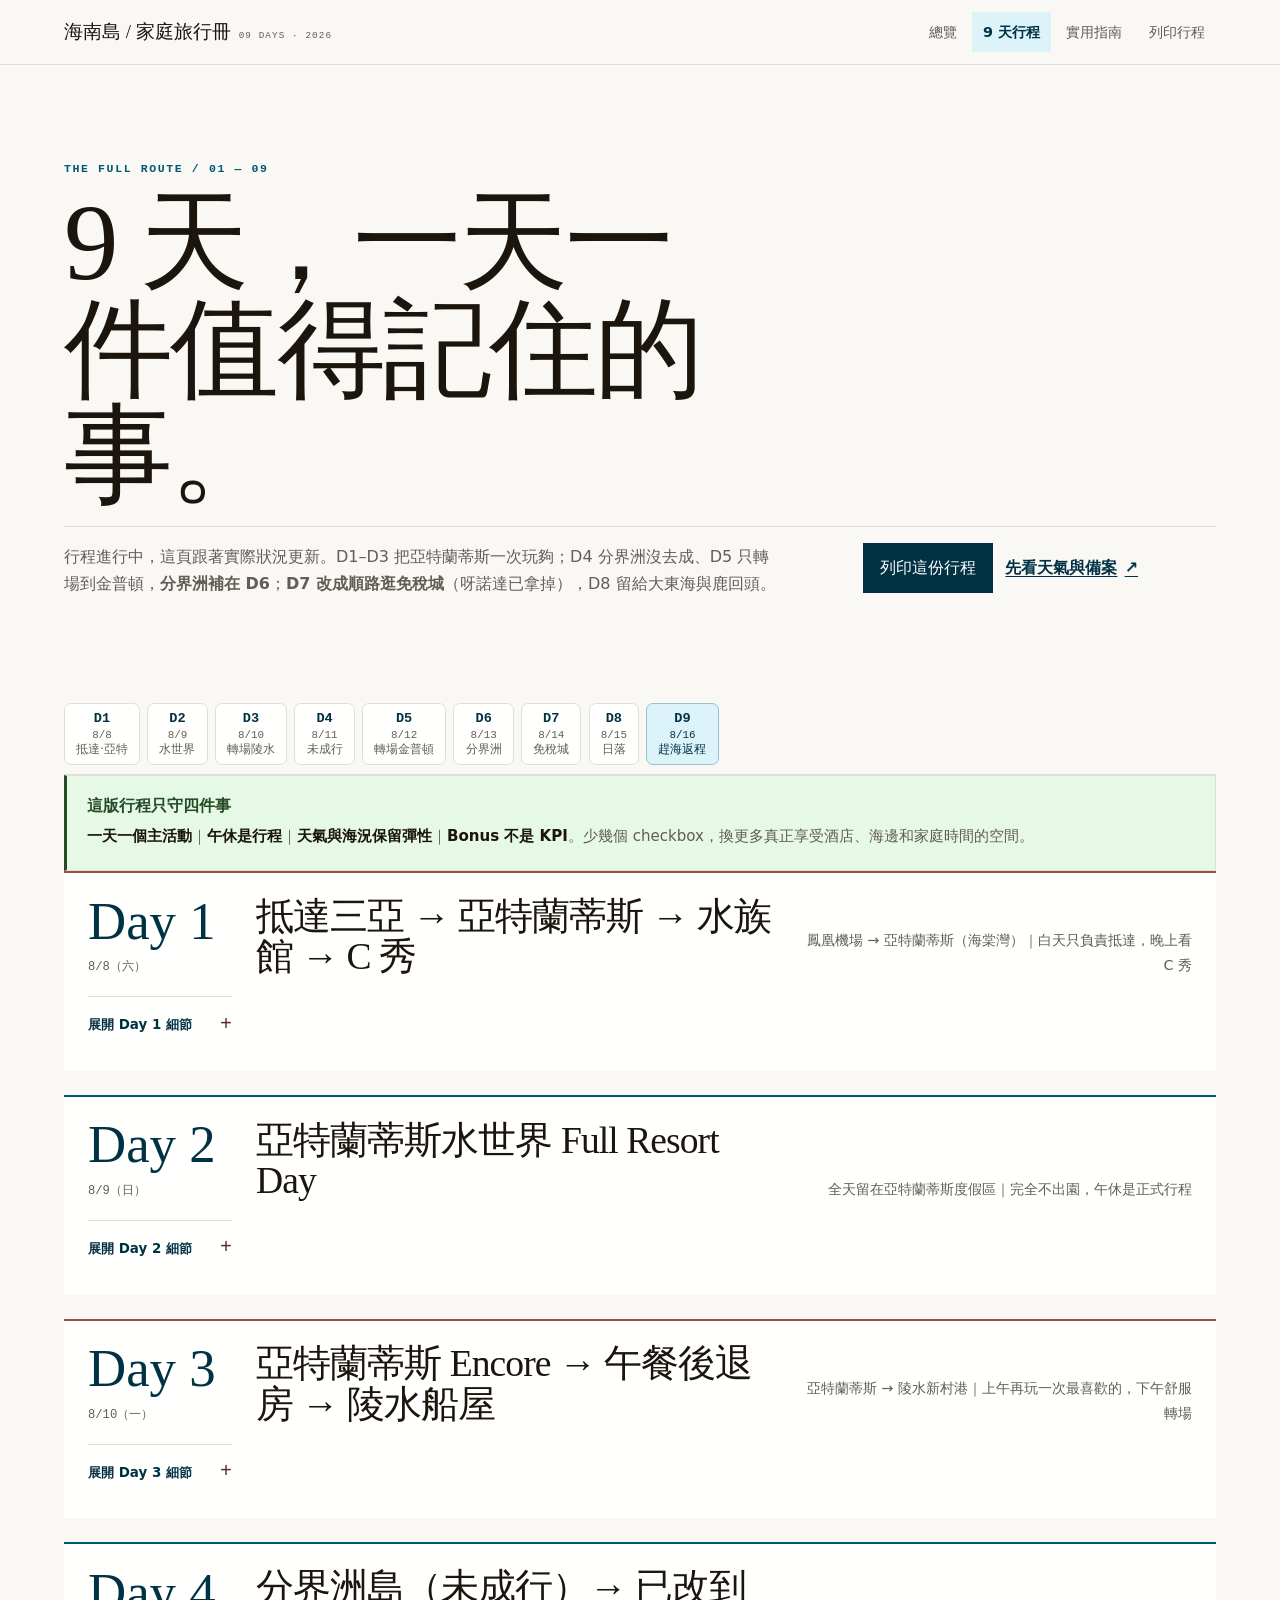
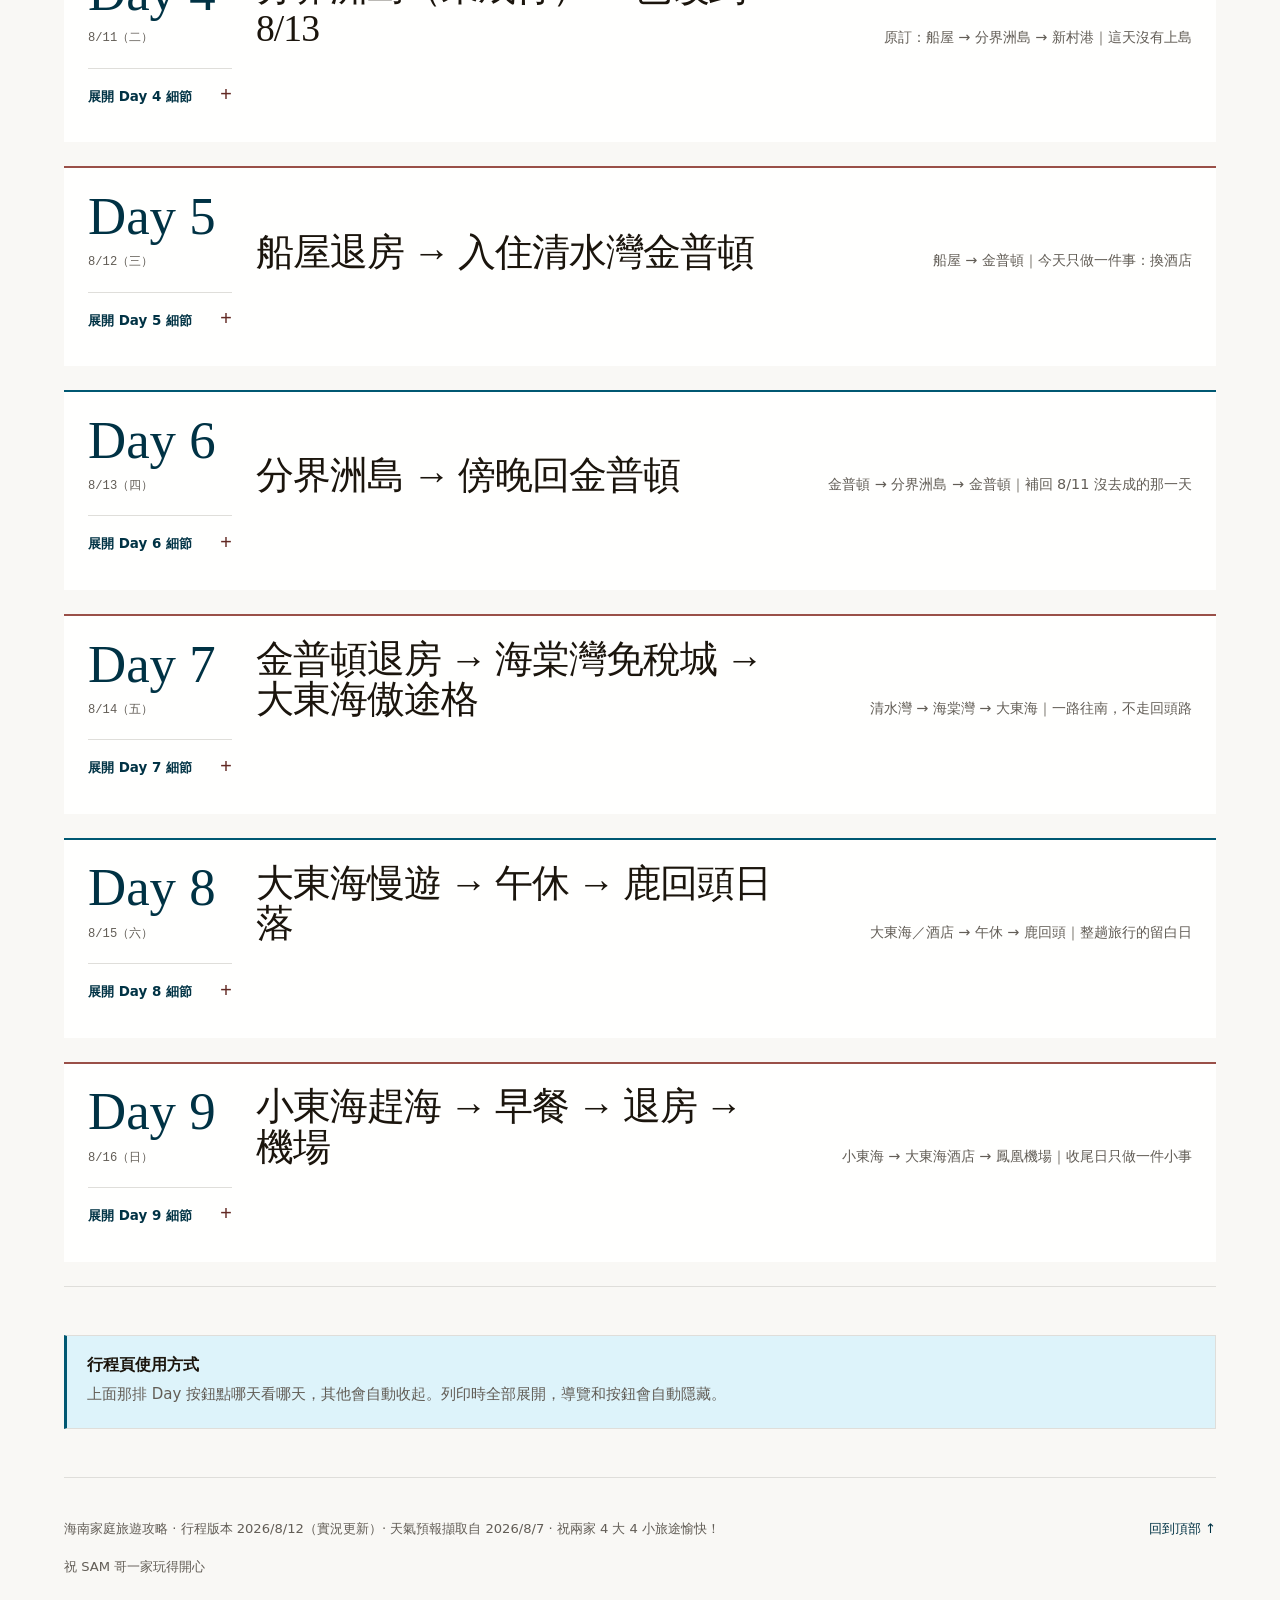
==== commit d4bcfc3e: "Commit D6 to 分界洲島 and put the ticket research on the card 8/13 is now the plan rather than an open t" ====
--- a/itinerary.html
+++ b/itinerary.html
@@ -39,7 +39,7 @@
 <p class="eyebrow eyebrow--sea">The full route / 01 — 09</p>
 <h1 data-od-id="itinerary-title">9 天，一天一件值得記住的事。</h1>
 <div class="page-intro__line">
-<p>行程進行中，這頁跟著實際狀況更新。D1–D3 把亞特蘭蒂斯一次玩夠；D4 分界洲沒去成、D5 只轉場到金普頓，所以 <strong>D6 變成三選一</strong>；<strong>D7 改成順路逛免稅城</strong>（呀諾達已拿掉），D8 留給大東海與鹿回頭。</p>
+<p>行程進行中，這頁跟著實際狀況更新。D1–D3 把亞特蘭蒂斯一次玩夠；D4 分界洲沒去成、D5 只轉場到金普頓，<strong>分界洲補在 D6</strong>；<strong>D7 改成順路逛免稅城</strong>（呀諾達已拿掉），D8 留給大東海與鹿回頭。</p>
 <div class="button-row">
 <button class="button" data-od-id="print-itinerary" data-print="" type="button">列印這份行程</button>
 <a class="text-link" data-od-id="itinerary-to-guide" href="practical-guide.html#weather">先看天氣與備案</a>
@@ -52,7 +52,7 @@
 <a class="day-nav__link" data-anchor-link="" data-date="2026-08-10" href="#day-3"><span class="day-nav__num">D3</span><span class="day-nav__date">8/10</span><span class="day-nav__label">轉場陵水</span></a>
 <a class="day-nav__link" data-anchor-link="" data-date="2026-08-11" href="#day-4"><span class="day-nav__num">D4</span><span class="day-nav__date">8/11</span><span class="day-nav__label">未成行</span></a>
 <a class="day-nav__link" data-anchor-link="" data-date="2026-08-12" href="#day-5"><span class="day-nav__num">D5</span><span class="day-nav__date">8/12</span><span class="day-nav__label">轉場金普頓</span></a>
-<a class="day-nav__link" data-anchor-link="" data-date="2026-08-13" href="#day-6"><span class="day-nav__num">D6</span><span class="day-nav__date">8/13</span><span class="day-nav__label">三選一</span></a>
+<a class="day-nav__link" data-anchor-link="" data-date="2026-08-13" href="#day-6"><span class="day-nav__num">D6</span><span class="day-nav__date">8/13</span><span class="day-nav__label">分界洲</span></a>
 <a class="day-nav__link" data-anchor-link="" data-date="2026-08-14" href="#day-7"><span class="day-nav__num">D7</span><span class="day-nav__date">8/14</span><span class="day-nav__label">免稅城</span></a>
 <a class="day-nav__link" data-anchor-link="" data-date="2026-08-15" href="#day-8"><span class="day-nav__num">D8</span><span class="day-nav__date">8/15</span><span class="day-nav__label">日落</span></a>
 <a class="day-nav__link" data-anchor-link="" data-date="2026-08-16" href="#day-9"><span class="day-nav__num">D9</span><span class="day-nav__date">8/16</span><span class="day-nav__label">趕海返程</span></a>
@@ -178,12 +178,12 @@
 <article class="day-card" data-date="2026-08-11" data-default-open="false" data-disclosure="" data-od-id="day-4" data-section="" id="day-4">
 <div class="day-card__header">
 <div class="day-card__topline"><span class="day-card__number">Day 4</span><span class="day-card__date">8/11（二）</span></div>
-<h2 class="day-card__title" data-od-id="day-4-heading">分界洲島（未成行）→ 已改到 8/13 再評估</h2>
+<h2 class="day-card__title" data-od-id="day-4-heading">分界洲島（未成行）→ 已改到 8/13</h2>
 <p class="day-card__route">原訂：船屋 → 分界洲島 → 新村港｜這天沒有上島</p>
 <div><button aria-controls="day-4-body" aria-expanded="true" class="disclosure__trigger" data-disclosure-trigger="" data-od-id="day-4-toggle" type="button">收合 Day 4 細節</button></div>
 </div>
 <div class="day-card__body" data-disclosure-panel="" data-od-id="day-4-body" id="day-4-body">
-<div class="callout callout--sand" data-od-id="day-4-status"><h4>這天的實際狀況</h4><p>分界洲島沒有去成，已移到 <a href="#day-6">8/13</a> 再看要不要去。下面的內容保留下來，是因為真的去的時候還用得上——順序、節奏、注意事項都一樣。</p></div>
+<div class="callout callout--sand" data-od-id="day-4-status"><h4>這天的實際狀況</h4><p>分界洲島這天沒有去成，已經改到 <a href="#day-6">8/13</a>——票價、船班與當天節奏都整理在那張卡上。下面的內容保留，順序和注意事項一樣適用。</p></div>
 <div class="route-bar" data-od-id="day-4-route"><span class="r-item">船屋</span><span class="dot"></span><span class="r-item">分界洲島</span><span class="dot"></span><span class="r-item">回船屋</span><span class="dot"></span><span class="r-item">新村港晚餐／夜市</span></div>
 <div class="timeline" data-od-id="day-4-timeline"><div class="timeline__title">建議節奏</div><div class="timeline__item"><span class="timeline__time">08:30</span><span>抵達分界洲</span></div><div class="timeline__item"><span class="timeline__time">09:00–15:30</span><span>島上活動</span></div><div class="timeline__item"><span class="timeline__time">16:00 左右</span><span>離島</span></div><div class="timeline__item"><span class="timeline__time">17:00</span><span>回船屋洗澡休息</span></div><div class="timeline__item"><span class="timeline__time">18:30</span><span>新村港吃飯／夜市</span></div></div>
 <div class="spot-list">
@@ -243,35 +243,36 @@
 <article class="day-card" data-date="2026-08-13" data-default-open="false" data-disclosure="" data-od-id="day-6" data-section="" id="day-6">
 <div class="day-card__header">
 <div class="day-card__topline"><span class="day-card__number">Day 6</span><span class="day-card__date">8/13（四）</span></div>
-<h2 class="day-card__title" data-od-id="day-6-heading">明天早上再決定：分界洲、出海，還是就待在酒店</h2>
-<p class="day-card__route">金普頓唯一的完整一天｜三選一，只能選一個</p>
+<h2 class="day-card__title" data-od-id="day-6-heading">分界洲島 → 傍晚回金普頓</h2>
+<p class="day-card__route">金普頓 → 分界洲島 → 金普頓｜補回 8/11 沒去成的那一天</p>
 <div><button aria-controls="day-6-body" aria-expanded="true" class="disclosure__trigger" data-disclosure-trigger="" data-od-id="day-6-toggle" type="button">收合 Day 6 細節</button></div>
 </div>
 <div class="day-card__body" data-disclosure-panel="" data-od-id="day-6-body" id="day-6-body">
-<div class="callout callout--sand" data-od-id="day-6-decision"><h4>為什麼只能選一個</h4><p>8/14 早上就要退房南下，所以 8/13 是金普頓唯一的完整一天。分界洲要開一段車再搭船、回程也要時間，跟包船出海是同一段時間，兩個塞不進同一天。三個選項都不差，選一個就好。</p></div>
-<div class="route-bar" data-od-id="day-6-route"><span class="r-item">A 分界洲島</span><span class="dot"></span><span class="r-item">B 清水灣包船</span><span class="dot"></span><span class="r-item">C 純 Resort</span><span class="dot"></span><span class="r-item">晚上都回金普頓</span></div>
-<div class="timeline" data-od-id="day-6-timeline"><div class="timeline__title">早餐時決定就好</div><div class="timeline__item"><span class="timeline__time">前一晚</span><span>查分界洲開航公告與海況，順便問船家隔天出不出海</span></div><div class="timeline__item"><span class="timeline__time">起床後</span><span>看四個小孩的狀態——這是最重要的一票</span></div><div class="timeline__item"><span class="timeline__time">早餐時</span><span>拍板 A／B／C，選完就不要再改</span></div><div class="timeline__item"><span class="timeline__time">晚上</span><span>不論選哪個，都回酒店附近慢慢吃飯</span></div></div>
-<div class="spot-list">
-<article class="spot" data-od-id="day-6-optiona-13">
-<div class="spot__head">
-<div class="spot__mark">13<br/>PICK</div>
-<div><h3 class="spot__name">A · 分界洲島</h3><div class="spot__facts"><span>補回 8/11 沒去成的那一天</span></div></div>
-</div>
-<p class="spot__desc">早餐後就要出發，順序照 <a href="#day-4">Day 4</a> 那張卡：魔鬼魚 → 海洋劇場 → 觀光車 → 午餐 → 沙灘／浮潛。從金普頓出發比從船屋遠，回到酒店大概就傍晚了。</p>
-<p class="spot__tip"><strong>要去就早點出門</strong>：這是三個選項裡唯一需要趕時間的。前一晚一定要先確認開航，風浪不對就直接改 B 或 C，不要到了碼頭才知道停航。</p>
-</article>
-<article class="spot" data-od-id="day-6-optionb-14">
-<div class="spot__head">
-<div class="spot__mark">14<br/>PICK</div>
-<div><h3 class="spot__name">B · 清水灣包船出海　／　C · 純 Resort Day</h3><div class="spot__facts"><span>原訂計畫</span><span>最省力</span></div></div>
-</div>
-<p class="spot__desc"><strong>B</strong>：上午自由燈塔＋會唱歌的沙灘拍照，09:00–12:00 包船出海（浮潛、海釣、玩水挑重點），中午回酒店，下午泳池與午休。就在酒店附近，比分界洲輕鬆很多。</p>
-<p class="spot__desc"><strong>C</strong>：什麼都不去。泳池、兒童俱樂部、沙灘、午休。前面已經連續兩天沒有大行程，如果大家還是累，這個選項一點都不浪費——不過 8/14 是逛免稅城、8/16 才一早趕海，體力壓力比原本小，所以想去 A 或 B 就放心去。</p>
-<p class="spot__tip"><strong>提示</strong>：出海是否成行以當日海況與船家安全判斷為準；風力 5 級以上直接不去。</p>
-</article></div>
-<div class="meal-block" data-od-id="day-6-meals"><div class="meal-block__label">餐飲安排 · 06</div><p>選 A 就在島上簡單吃；選 B／C 午餐回金普頓。晚餐一律酒店內或附近，不為找名店再開一段車。</p></div>
+<div class="callout callout--sand" data-od-id="day-6-tonight"><h4>今晚要做完的兩件事</h4><p><strong>① 查開航公告</strong>——碼頭電話或官方公眾號。8/13 預報雨轉陰，風浪不對就直接停航，這一票最大。<br/><strong>② 決定早鳥票買不買</strong>——早鳥要提前一天買，也就是今晚截止。但多數早鳥票不可退，如果還沒完全確定會去，寧可明天現場買，多花幾十塊換彈性。</p></div>
+<div class="route-bar" data-od-id="day-6-route"><span class="r-item">金普頓早餐</span><span class="dot"></span><span class="r-item">分界洲碼頭</span><span class="dot"></span><span class="r-item">上島</span><span class="dot"></span><span class="r-item">回金普頓</span></div>
+<div class="timeline" data-od-id="day-6-timeline"><div class="timeline__title">建議節奏</div><div class="timeline__item"><span class="timeline__time">今晚</span><span>查開航公告；決定要不要買早鳥票</span></div><div class="timeline__item"><span class="timeline__time">早餐後</span><span>直接出發，別拖——從金普頓出發比從船屋遠</span></div><div class="timeline__item"><span class="timeline__time">08:30 左右</span><span>趕第一批船上島</span></div><div class="timeline__item"><span class="timeline__time">島上</span><span>魔鬼魚 → 海洋劇場 → 觀光車 → 午餐 → 沙灘／浮潛</span></div><div class="timeline__item"><span class="timeline__time">16:00 前</span><span>開始下島（末班：最晚上島 17:30、離島 18:00）</span></div><div class="timeline__item"><span class="timeline__time">晚上</span><span>回金普頓，酒店附近慢慢吃飯</span></div></div>
+<div class="spot-list">
+<article class="spot" data-od-id="day-6-island-13">
+<div class="spot__head">
+<div class="spot__mark">13<br/>ISLAND</div>
+<div><h3 class="spot__name">分界洲島</h3><div class="spot__facts"><span>今天的主角</span><span>全程唯一海島日</span></div></div>
+</div>
+<p class="spot__desc">順序照 <a href="#day-4">Day 4</a> 那張卡：魔鬼魚 → 海洋劇場 → 觀光車 → 午餐 → 沙灘／浮潛。偏海洋動物與觀光，強度不高，但來回車程加船程會吃掉不少時間，所以早出發是關鍵。</p>
+<p class="spot__tip"><strong>觀光車是單向的</strong>：¥40／人、共 4 站，第 4 站上車只能回起點，不能中途折返。建議在第 3 站（最高點）或第 4 站（觀景平台）下來走。</p>
+<p class="spot__pitfall"><strong>海洋劇場不含在基礎門票裡</strong>，要另外買或直接買含它的套票。只買基礎票等於「看海」，不是「玩海」——你們的行程順序裡有海洋劇場，記得買對票種。</p>
+</article>
+<article class="spot" data-od-id="day-6-tickets-14">
+<div class="spot__head">
+<div class="spot__mark">14<br/>TICKET</div>
+<div><h3 class="spot__name">票種與價格（行情參考）</h3><div class="spot__facts"><span>非即時報價</span><span>以 App 當下顯示為準</span></div></div>
+</div>
+<p class="spot__desc"><strong>基礎門票</strong>（含往返船票）旺季限價 ¥132／人，OTA 早鳥約 ¥117–122（需提前一天）。<br/><strong>套票 ¥233</strong>：門票＋往返船票＋海洋劇場＋贈熱帶魚餵食——四大四小要玩海洋劇場的話，這個最划算。<br/><strong>半潛艇套票 ¥337 起</strong>：含海底觀光半潛艇，贈海洋劇場。<br/><strong>觀光車 ¥40／人</strong>，另計。</p>
+<p class="spot__pitfall"><strong>先量小孩身高再買票</strong>：1.2 米是分水嶺，而且網路上的說法互相矛盾——有的寫 1.2 米以下免票（上島免票則觀光車也免票），有的寫 0.7–1.19 米要買兒童票。海洋劇場則是 1.2 米以下免票入場但需購票成人陪同，且海上娛樂項目一律無優惠票。六到八歲差不多就卡在這條線上，差額不小，買票前在 App 的票種說明裡確認清楚。</p>
+</article></div>
+<div class="callout callout--sea" data-od-id="day-6-fallback"><h4>停航的話</h4><p>不要在碼頭乾等，也不要臨時找景點替代。兩個現成的備案：<strong>清水灣包船出海</strong>（上午自由燈塔＋會唱歌的沙灘拍照，09:00–12:00 出海，中午回酒店；同樣看海況，風力 5 級以上不去），或<strong>什麼都不去</strong>——泳池、兒童俱樂部、沙灘、午休。今天是金普頓唯一的完整一天，留在酒店一點都不浪費。</p></div>
+<div class="meal-block" data-od-id="day-6-meals"><div class="meal-block__label">餐飲安排 · 06</div><p>午餐在島上簡單吃（島上餐飲選擇不多、價格偏高，可以帶點小孩的零食上船）。晚餐回金普頓附近，不為找名店再開一段車。</p></div>
 <div class="hotel-block" data-od-id="day-6-hotel"><div class="hotel-block__label">住宿 · 06</div><p>海南清水灣金普頓酒店｜第 2 晚。</p></div>
-<div class="callout callout--verify" data-od-id="day-6-principle"><h4>今天的標準</h4><p>不管選 A、B 還是 C，晚上大家還有力氣笑，就算成功。分界洲沒去成不算損失——這趟已經有亞特蘭蒂斯三天了。</p></div>
+<div class="callout callout--verify" data-od-id="day-6-principle"><h4>今天的標準</h4><p>早點出門、早點下島，晚上大家還有力氣笑，就算成功。島上不用把每個加購項目都解鎖——真的累了就提早回酒店，這不是損失。</p></div>
 </div>
 </article>
 <article class="day-card" data-date="2026-08-14" data-default-open="false" data-disclosure="" data-od-id="day-7" data-section="" id="day-7">
